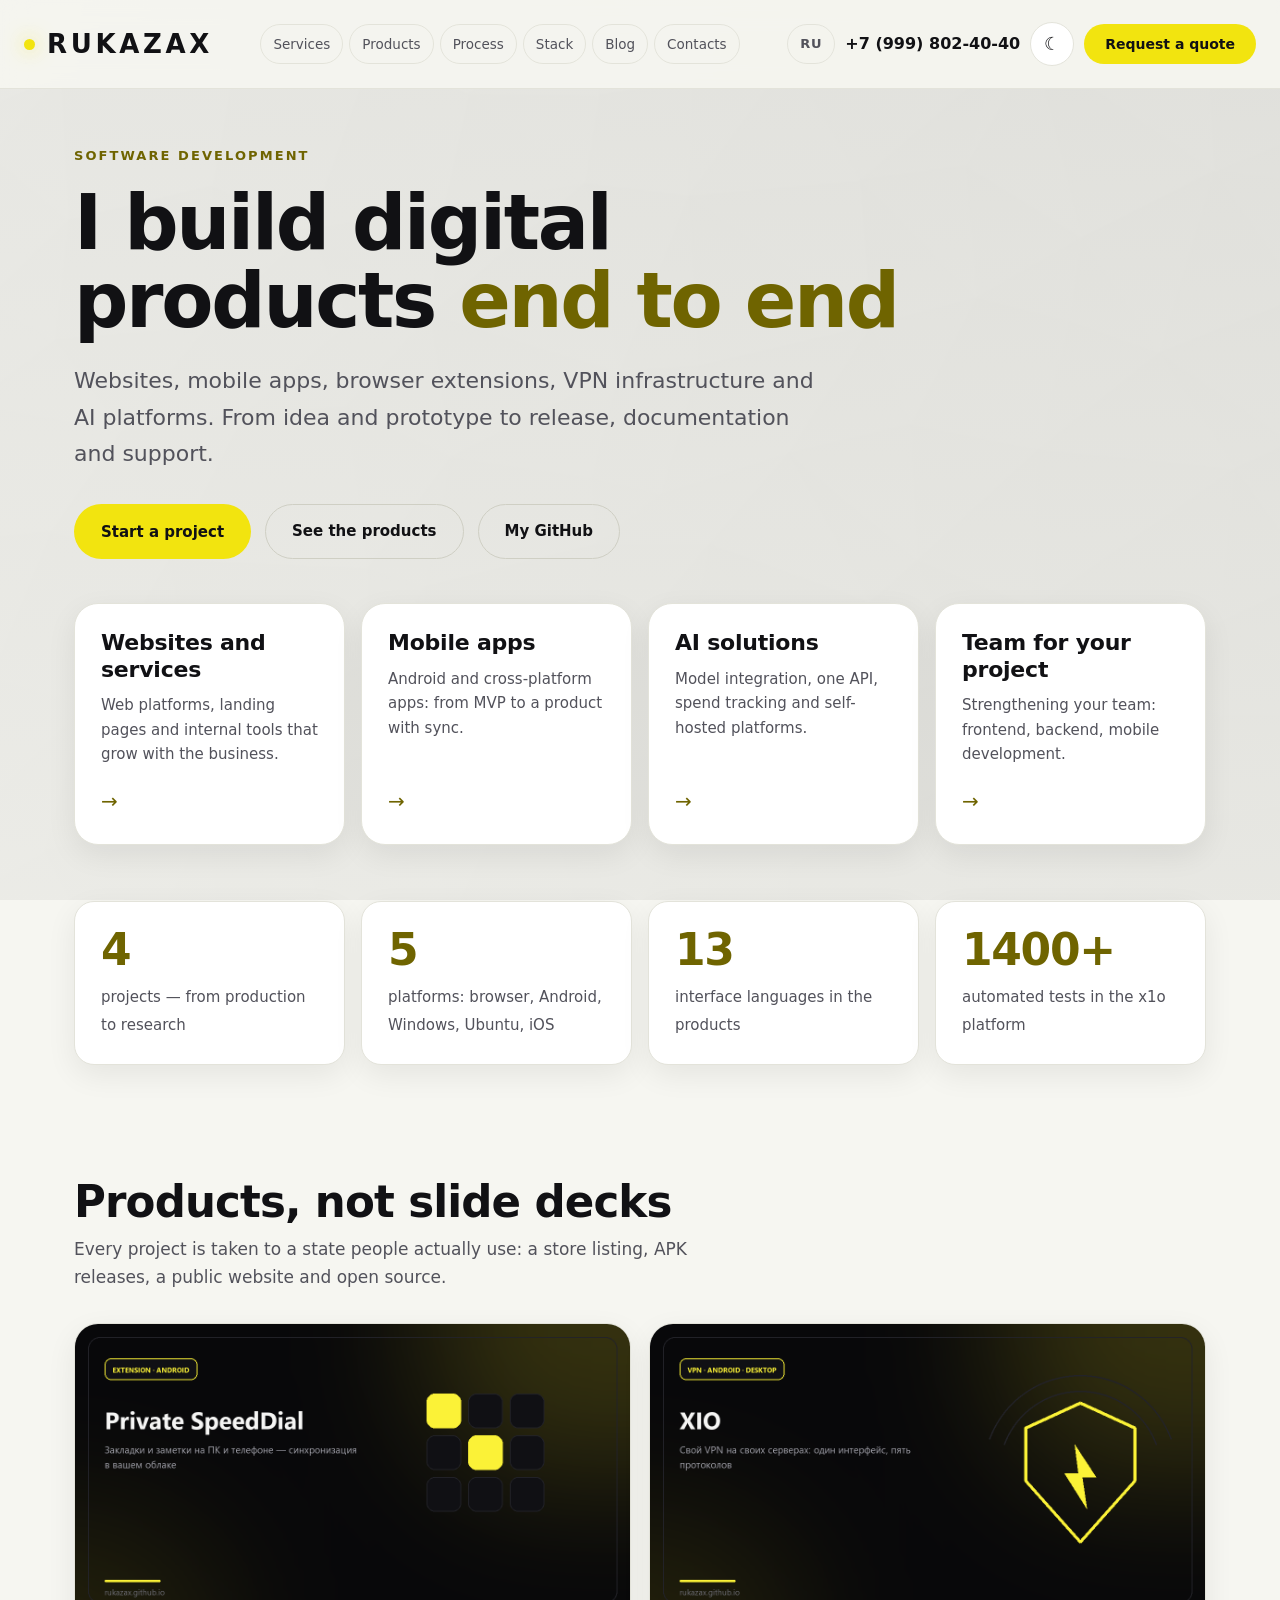
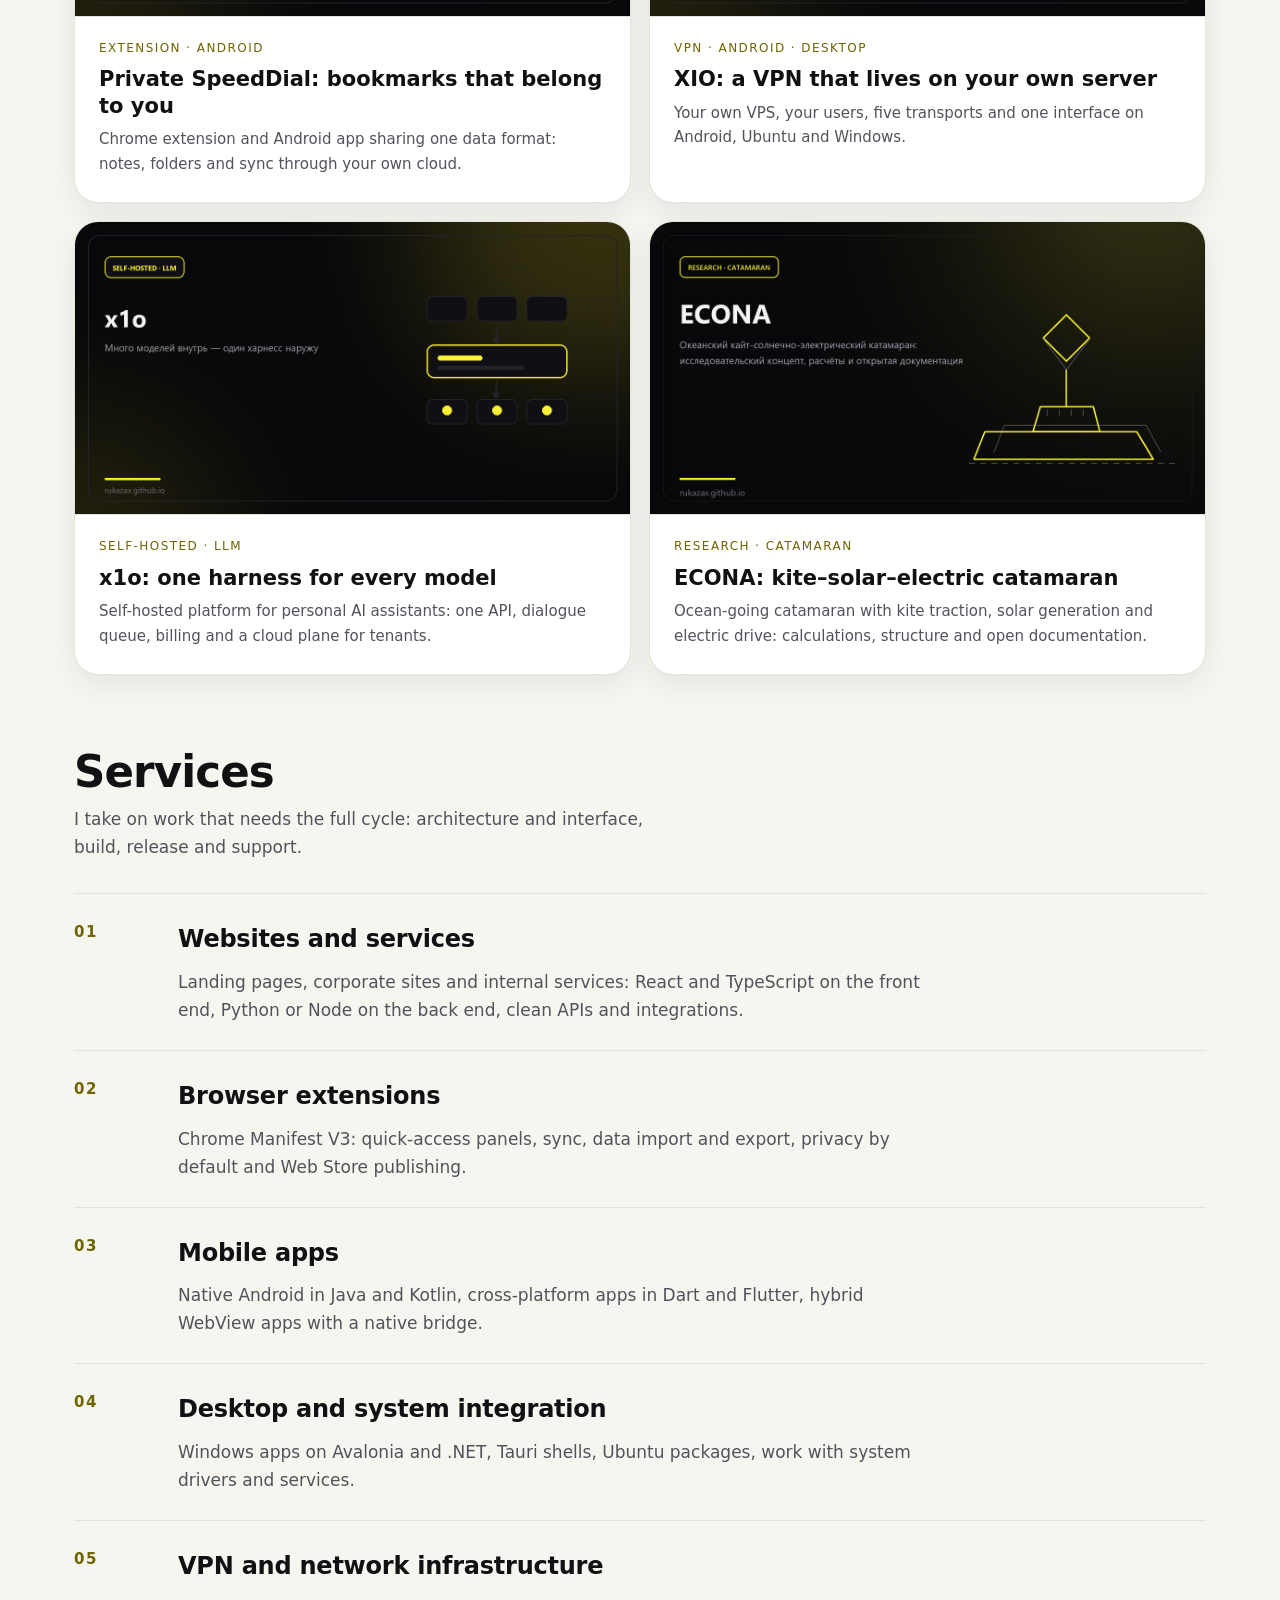
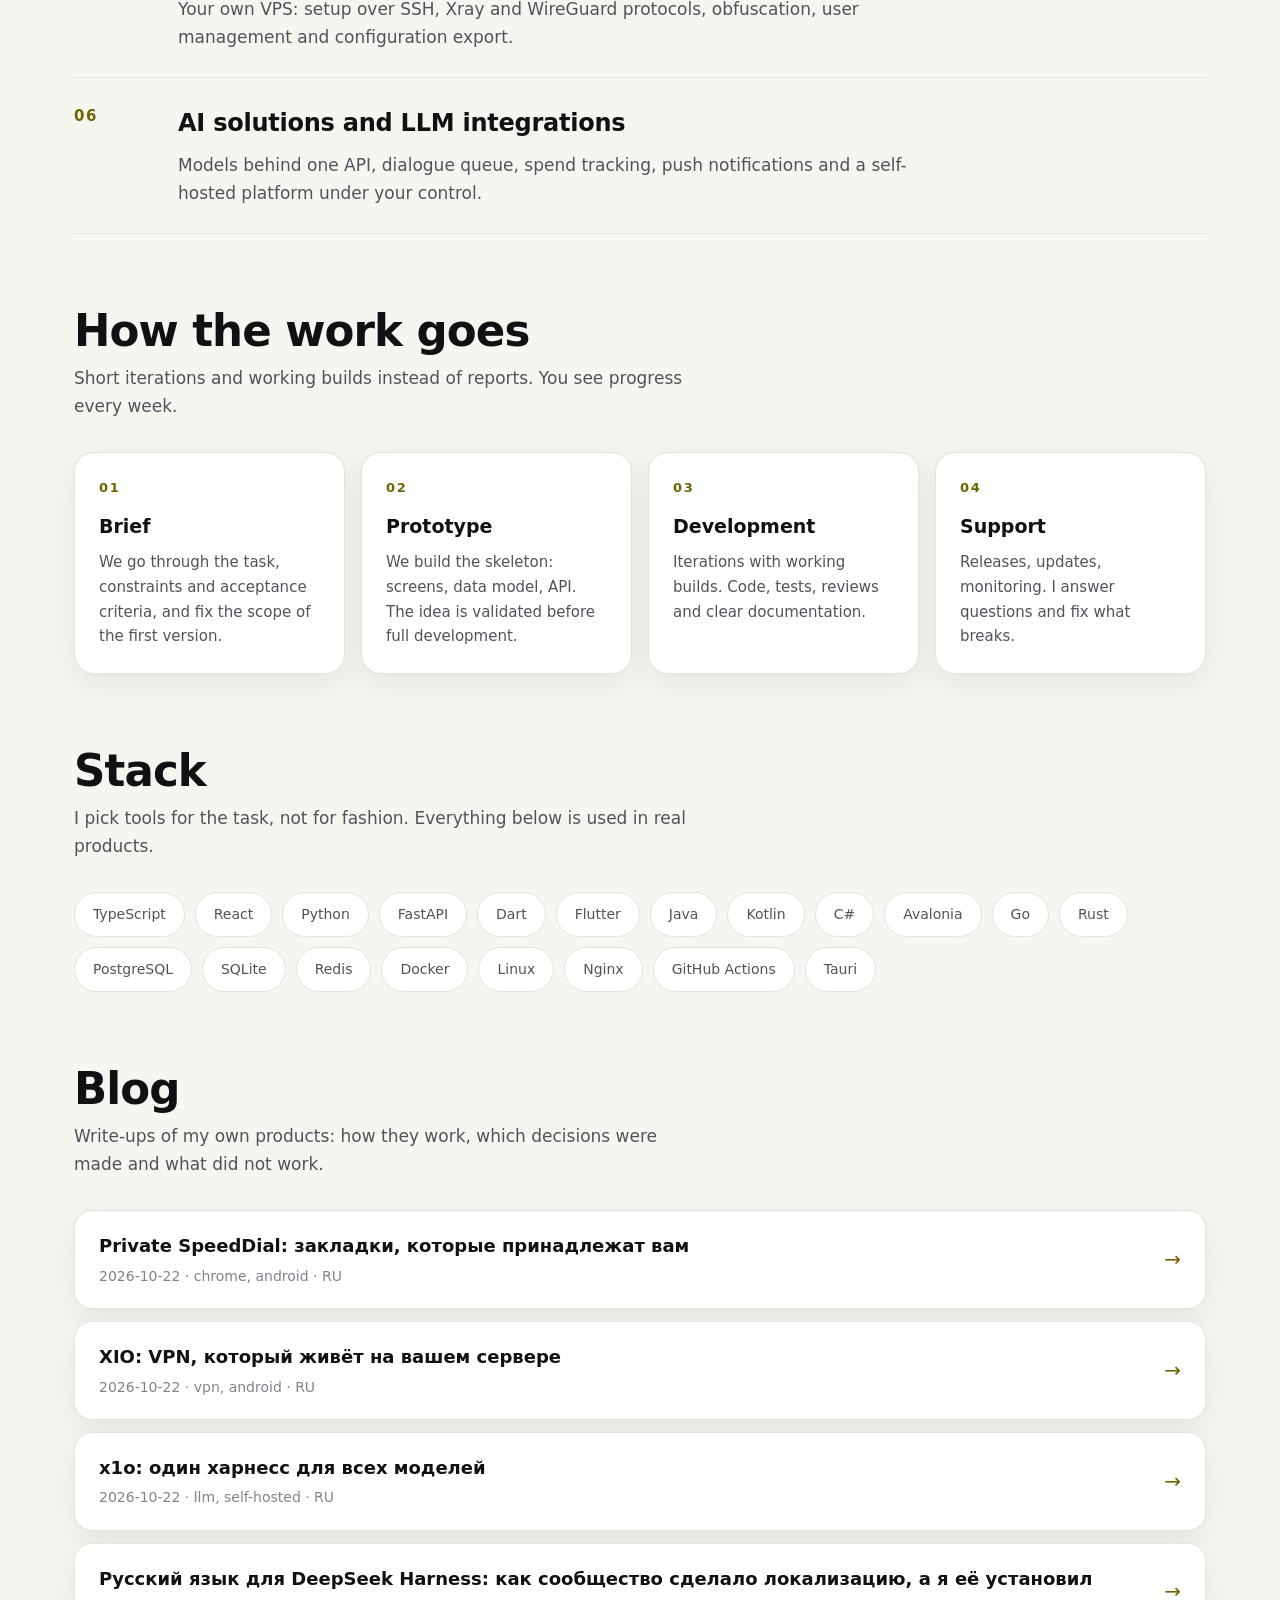
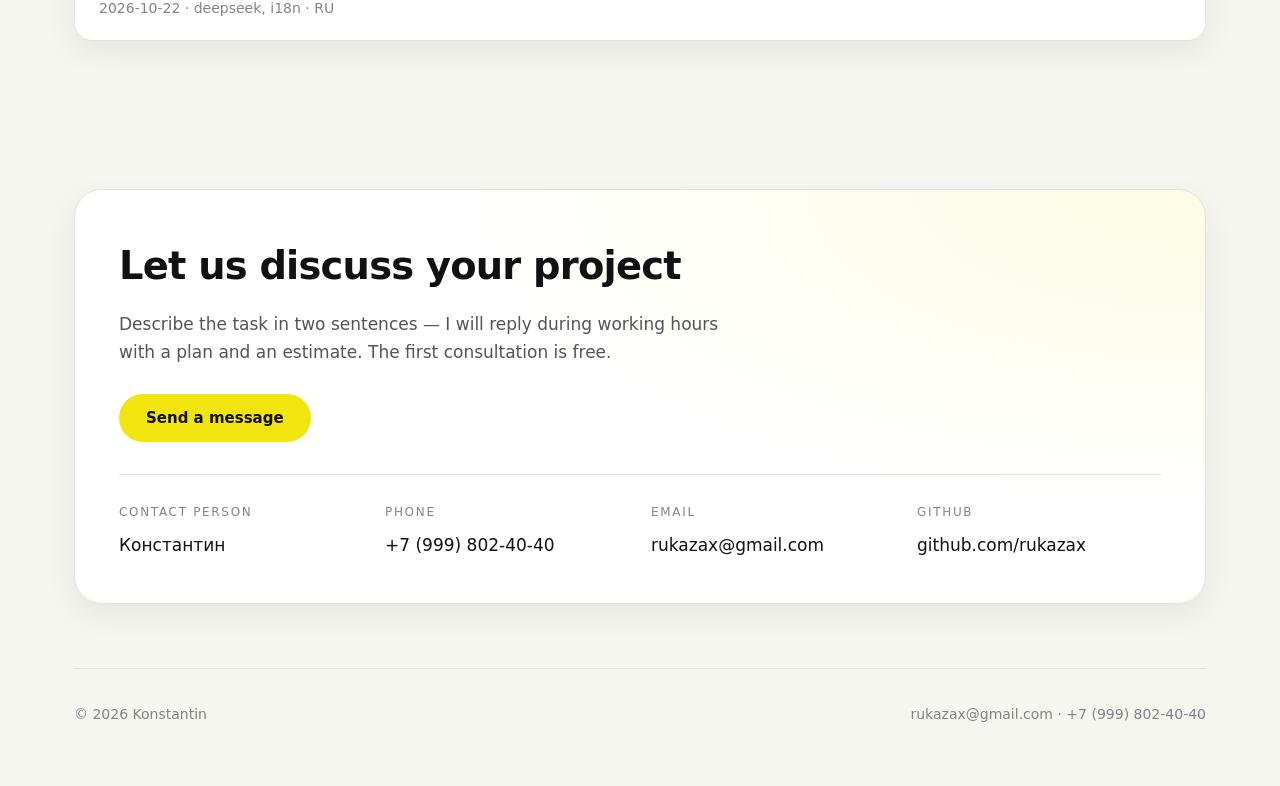
==== en.html @ d0d3e7c2 "site: блог и лендинг rukazax.github.io Лендинг услуг, презентации продуктов (Private SpeedDial, XIO," ====
<!doctype html>
<html lang="en" data-theme="dark">
<head>
<meta charset="utf-8">
<meta name="viewport" content="width=device-width, initial-scale=1">
<title>Software development — rukazax</title>
<meta name="description" content="Websites, mobile apps, browser extensions, VPN infrastructure and AI solutions. Konstantin Eremin, Moscow.">
<meta property="og:type" content="website">
<meta property="og:title" content="Software development — rukazax">
<meta property="og:description" content="Websites, mobile apps, extensions, VPN and AI solutions end to end.">
<meta property="og:image" content="https://rukazax.github.io/assets/covers/private-speeddial.png">
<meta property="og:url" content="https://rukazax.github.io/">
<link rel="icon" href="data:image/svg+xml,%3Csvg xmlns=%22http://www.w3.org/2000/svg%22 viewBox=%220 0 100 100%22%3E%3Crect width=%22100%22 height=%22100%22 rx=%2222%22 fill=%22%23fbf237%22/%3E%3C/svg%3E">
<link rel="stylesheet" href="assets/site.css">
<link rel="alternate" type="application/rss+xml" title="rukazax blog" href="feed.xml">
<link rel="alternate" hreflang="ru" href="https://rukazax.github.io/">
<link rel="alternate" hreflang="en" href="https://rukazax.github.io/en.html">
</head>
<body>

<div class="topbar">
  <div class="wrap topbar-in">
    <div class="tb-left">
      <button class="burger" id="burgerBtn" type="button" aria-label="Меню" aria-expanded="false" aria-controls="mobileMenu">
        <span></span><span></span><span></span>
      </button>
      <a class="brand" href="index.html"><span class="dot"></span> RUKAZAX</a>
    </div>
    <nav class="navrow"><a href="#services">Services</a><a href="#cases">Products</a><a href="#process">Process</a><a href="#stack">Stack</a><a href="#blog">Blog</a><a href="#contact">Contacts</a></nav>
    <div class="top-actions">
      <a class="lang-switch" href="index.html" aria-label="Русская версия">RU</a>
      <a class="phone" href="tel:+79998024040">+7 (999) 802-40-40</a>
      <button class="icon-btn" type="button" data-theme-toggle data-theme-title aria-label="Переключить тему"><span data-theme-label>☀</span></button>
      <button class="btn btn-accent btn-sm" type="button" data-open-form>Request a quote</button>
    </div>
  </div>
  <div class="mobile-menu" id="mobileMenu">
    <div class="inner"><a href="#services">Services</a><a href="#cases">Products</a><a href="#process">Process</a><a href="#stack">Stack</a><a href="#blog">Blog</a><a href="#contact">Contacts</a></div>
  </div>
</div>

<div class="wrap">
  <section class="hero" id="top">
    <div class="eyebrow">Software development</div>
    <h1 class="display">I build digital<br>products <span class="accent">end to end</span></h1>
    <p class="lead">Websites, mobile apps, browser extensions, VPN infrastructure and AI platforms.
    From idea and prototype to release, documentation and support.</p>
    <div class="hero-actions">
      <button class="btn btn-accent" type="button" data-open-form>Start a project</button>
      <a class="btn btn-ghost" href="#cases">See the products</a>
      <a class="btn btn-ghost" href="https://github.com/rukazax" target="_blank" rel="noopener">My GitHub</a>
    </div>

    <div class="cards-4">
      <a class="svc-card" href="#services">
        <div><h3>Websites and services</h3><p>Web platforms, landing pages and internal tools that grow with the business.</p></div>
        <div class="arrow">→</div>
      </a>
      <a class="svc-card" href="#services">
        <div><h3>Mobile apps</h3><p>Android and cross-platform apps: from MVP to a product with sync.</p></div>
        <div class="arrow">→</div>
      </a>
      <a class="svc-card" href="#services">
        <div><h3>AI solutions</h3><p>Model integration, one API, spend tracking and self-hosted platforms.</p></div>
        <div class="arrow">→</div>
      </a>
      <a class="svc-card" href="#contact">
        <div><h3>Team for your project</h3><p>Strengthening your team: frontend, backend, mobile development.</p></div>
        <div class="arrow">→</div>
      </a>
    </div>

    <div class="stats">
      <div class="stat"><b>4</b><span>projects — from production to research</span></div>
      <div class="stat"><b>5</b><span>platforms: browser, Android, Windows, Ubuntu, iOS</span></div>
      <div class="stat"><b>13</b><span>interface languages in the products</span></div>
      <div class="stat"><b>1400+</b><span>automated tests in the x1o platform</span></div>
    </div>
  </section>

  <section id="cases">
    <div class="sec-head">
      <div><h2>Products, not slide decks</h2>
      <p>Every project is taken to a state people actually use: a store listing, APK releases,
      a public website and open source.</p></div>
    </div>
    <div class="cases cases-4">
      <a class="case" href="apps/private-speeddial.html">
        <img src="assets/covers/private-speeddial.png" alt="Private SpeedDial: bookmarks that belong to you" loading="lazy">
        <div class="in">
          <div class="tag">extension · android</div>
          <h3>Private SpeedDial: bookmarks that belong to you</h3>
          <p>Chrome extension and Android app sharing one data format: notes, folders and sync through your own cloud.</p>
        </div>
      </a>
      <a class="case" href="apps/xio-vpn.html">
        <img src="assets/covers/xio-vpn.png" alt="XIO: a VPN that lives on your own server" loading="lazy">
        <div class="in">
          <div class="tag">vpn · android · desktop</div>
          <h3>XIO: a VPN that lives on your own server</h3>
          <p>Your own VPS, your users, five transports and one interface on Android, Ubuntu and Windows.</p>
        </div>
      </a>
      <a class="case" href="apps/x1o.html">
        <img src="assets/covers/x1o-harness.png" alt="x1o: one harness for every model" loading="lazy">
        <div class="in">
          <div class="tag">self-hosted · llm</div>
          <h3>x1o: one harness for every model</h3>
          <p>Self-hosted platform for personal AI assistants: one API, dialogue queue, billing and a cloud plane for tenants.</p>
        </div>
      </a>
      <a class="case" href="apps/econa.html">
        <img src="assets/covers/econa.png" alt="ECONA: kite–solar–electric catamaran" loading="lazy">
        <div class="in">
          <div class="tag">research · catamaran</div>
          <h3>ECONA: kite–solar–electric catamaran</h3>
          <p>Ocean-going catamaran with kite traction, solar generation and electric drive: calculations, structure and open documentation.</p>
        </div>
      </a>
    </div>
  </section>

  <section id="services">
    <div class="sec-head">
      <div><h2>Services</h2>
      <p>I take on work that needs the full cycle: architecture and interface, build, release and support.</p></div>
    </div>
    <div class="svc-list">
      <div class="svc-row">
        <div class="n">01</div>
        <div><h3>Websites and services</h3><p>Landing pages, corporate sites and internal services: React and TypeScript on the front end, Python or Node on the back end, clean APIs and integrations.</p></div>
      </div>
      <div class="svc-row">
        <div class="n">02</div>
        <div><h3>Browser extensions</h3><p>Chrome Manifest V3: quick-access panels, sync, data import and export, privacy by default and Web Store publishing.</p></div>
      </div>
      <div class="svc-row">
        <div class="n">03</div>
        <div><h3>Mobile apps</h3><p>Native Android in Java and Kotlin, cross-platform apps in Dart and Flutter, hybrid WebView apps with a native bridge.</p></div>
      </div>
      <div class="svc-row">
        <div class="n">04</div>
        <div><h3>Desktop and system integration</h3><p>Windows apps on Avalonia and .NET, Tauri shells, Ubuntu packages, work with system drivers and services.</p></div>
      </div>
      <div class="svc-row">
        <div class="n">05</div>
        <div><h3>VPN and network infrastructure</h3><p>Your own VPS: setup over SSH, Xray and WireGuard protocols, obfuscation, user management and configuration export.</p></div>
      </div>
      <div class="svc-row">
        <div class="n">06</div>
        <div><h3>AI solutions and LLM integrations</h3><p>Models behind one API, dialogue queue, spend tracking, push notifications and a self-hosted platform under your control.</p></div>
      </div>
    </div>
  </section>

  <section id="process">
    <div class="sec-head">
      <div><h2>How the work goes</h2>
      <p>Short iterations and working builds instead of reports. You see progress every week.</p></div>
    </div>
    <div class="steps">
      <div class="step"><b>01</b><h3>Brief</h3><p>We go through the task, constraints and acceptance criteria, and fix the scope of the first version.</p></div>
      <div class="step"><b>02</b><h3>Prototype</h3><p>We build the skeleton: screens, data model, API. The idea is validated before full development.</p></div>
      <div class="step"><b>03</b><h3>Development</h3><p>Iterations with working builds. Code, tests, reviews and clear documentation.</p></div>
      <div class="step"><b>04</b><h3>Support</h3><p>Releases, updates, monitoring. I answer questions and fix what breaks.</p></div>
    </div>
  </section>

  <section id="stack">
    <div class="sec-head">
      <div><h2>Stack</h2>
      <p>I pick tools for the task, not for fashion. Everything below is used in real products.</p></div>
    </div>
    <div class="chips"><span>TypeScript</span><span>React</span><span>Python</span><span>FastAPI</span><span>Dart</span><span>Flutter</span><span>Java</span><span>Kotlin</span><span>C#</span><span>Avalonia</span><span>Go</span><span>Rust</span><span>PostgreSQL</span><span>SQLite</span><span>Redis</span><span>Docker</span><span>Linux</span><span>Nginx</span><span>GitHub Actions</span><span>Tauri</span></div>
  </section>

  <section id="blog">
    <div class="sec-head">
      <div><h2>Blog</h2>
      <p>Write-ups of my own products: how they work, which decisions were made and what did not work.</p></div>
    </div>
    <div class="bloglist">
      <a class="blogrow" href="posts/private-speeddial.html">
        <div><div class="t">Private SpeedDial: закладки, которые принадлежат вам</div><div class="d">2026-10-22 · chrome, android · RU</div></div>
        <div class="go">→</div>
      </a>
      <a class="blogrow" href="posts/xio-vpn.html">
        <div><div class="t">XIO: VPN, который живёт на вашем сервере</div><div class="d">2026-10-22 · vpn, android · RU</div></div>
        <div class="go">→</div>
      </a>
      <a class="blogrow" href="posts/x1o-harness.html">
        <div><div class="t">x1o: один харнесс для всех моделей</div><div class="d">2026-10-22 · llm, self-hosted · RU</div></div>
        <div class="go">→</div>
      </a>
      <a class="blogrow" href="posts/ru-deepseek-harness.html">
        <div><div class="t">Русский язык для DeepSeek Harness: как сообщество сделало локализацию, а я её установил</div><div class="d">2026-10-22 · deepseek, i18n · RU</div></div>
        <div class="go">→</div>
      </a>
    </div>
  </section>

  <section id="contact">
    <div class="contact">
      <h2>Let us discuss your project</h2>
      <p>Describe the task in two sentences — I will reply during working hours with a plan and an estimate.
      The first consultation is free.</p>
      <button class="btn btn-accent" type="button" data-open-form>Send a message</button>
      <div class="contact-grid">
        <div><div class="k">Contact person</div><div class="v">Константин</div></div>
        <div><div class="k">Phone</div><a class="v" href="tel:+79998024040">+7 (999) 802-40-40</a></div>
        <div><div class="k">Email</div><a class="v" href="mailto:rukazax@gmail.com">rukazax@gmail.com</a></div>
        <div><div class="k">GitHub</div><a class="v" href="https://github.com/rukazax">github.com/rukazax</a></div>
      </div>
    </div>
  </section>

  <footer class="site-foot">
    <span>© 2026 Konstantin</span>
    <span><a href="mailto:rukazax@gmail.com">rukazax@gmail.com</a> · <a href="tel:+79998024040">+7 (999) 802-40-40</a></span>
  </footer>
</div>

<div class="modal" id="formModal" aria-hidden="true">
  <div class="modal-backdrop" data-close></div>
  <div class="modal-card" role="dialog" aria-modal="true" aria-labelledby="formTitle">
    <button class="modal-close" type="button" data-close aria-label="Закрыть">×</button>
    <h2 id="formTitle">Start a project</h2>
    <p>Leave your contacts — I will reply during working hours with a plan and an estimate. The first consultation is free.</p>
    <form id="contactForm" novalidate>
      <label class="field"><span>Name</span>
        <input name="name" type="text" autocomplete="name" placeholder="How should I address you" required></label>
      <label class="field"><span>Phone</span>
        <input name="phone" type="tel" autocomplete="tel" placeholder="+7 (___) ___-__-__" required></label>
      <label class="field"><span>Email</span>
        <input name="email" type="email" autocomplete="email" placeholder="you@example.com" required></label>
      <label class="field"><span>Task</span>
        <textarea name="message" rows="4" placeholder="Briefly about the project and timeline" required></textarea></label>
      <button class="btn btn-accent" type="submit" id="formSubmit" style="width:100%;justify-content:center">Send</button>
      <p class="form-status" id="formStatus" role="status"></p>
      <p class="form-note">The message goes to rukazax@gmail.com. The delivery service asks to confirm the address on the first submission — a one-time action.</p>
    </form>
  </div>
</div>
<script src="assets/app.js"></script>
</body>
</html>
---- assets/site.css ----
:root { color-scheme: dark;
  --bg:#08080a; --panel:#101014; --panel-2:#15151a; --edge:#232329; --edge-2:#3a3a42;
  --text:#f5f5f4; --muted:#a1a1aa; --dim:#71717a;
  --accent:#fbf237; --accent-ink:#fbf237; --on-accent:#0a0a0a;
  --radius:24px; --shadow:none; }
html[data-theme="light"] { color-scheme: light;
  --bg:#f6f6f1; --panel:#ffffff; --panel-2:#fbfbf7; --edge:#e3e3da; --edge-2:#cfcfc4;
  --text:#111114; --muted:#52525b; --dim:#82828c;
  --accent:#f2e40f; --accent-ink:#6f6400; --on-accent:#111114;
  --shadow:0 10px 30px rgba(20,20,10,.07); }
* { box-sizing:border-box; }
html { scroll-behavior:smooth; }
html { background:var(--bg); }
body { margin:0; color:var(--text);
  font:17px/1.65 "Inter", "Manrope", "Segoe UI", system-ui, -apple-system, sans-serif;
  -webkit-font-smoothing:antialiased; transition:color .2s ease;
  background-color:var(--bg);
  background-image:
    linear-gradient(color-mix(in srgb, var(--bg) 58%, transparent), color-mix(in srgb, var(--bg) 72%, transparent)),
    url("bg.jpg");
  background-size:cover, cover;
  background-position:center, center;
  background-attachment:fixed, fixed;
  background-repeat:no-repeat, no-repeat; }
html[data-theme="light"] body {
  background-image:
    linear-gradient(color-mix(in srgb, var(--bg) 88%, transparent), color-mix(in srgb, var(--bg) 94%, transparent)),
    url("bg.jpg"); }
a { color:inherit; text-decoration:none; }
img { max-width:100%; display:block; }
.wrap { max-width:1180px; margin:0 auto; padding:0 24px; }
.topbar .wrap { max-width:1380px; }

/* top bar */
.topbar { border-bottom:1px solid var(--edge); background:color-mix(in srgb, var(--bg) 88%, transparent);
  backdrop-filter:blur(14px); position:sticky; top:0; z-index:60; transition:background .2s ease; }
.topbar-in { display:flex; align-items:center; gap:20px; justify-content:space-between;
  min-height:88px; flex-wrap:nowrap; padding:10px 24px; }
.tb-left { display:flex; align-items:center; gap:14px; }
.brand { display:flex; align-items:center; gap:12px; font-weight:800; letter-spacing:.14em;
  font-size:26px; text-transform:uppercase; line-height:1; }
.brand .dot { width:11px; height:11px; border-radius:50%; background:var(--accent);
  box-shadow:0 0 20px color-mix(in srgb, var(--accent) 60%, transparent); }
.navrow { display:flex; gap:6px; flex-wrap:wrap; }
.navrow a { font-size:13.5px; color:var(--muted); border:1px solid var(--edge);
  border-radius:999px; padding:8px 12px; transition:.15s; white-space:nowrap; }
.navrow a:hover { color:var(--accent-ink); border-color:var(--accent-ink); }
.top-actions { display:flex; align-items:center; gap:10px; }
.icon-btn { display:inline-flex; align-items:center; justify-content:center; width:44px; height:44px;
  border-radius:50%; border:1px solid var(--edge); background:var(--panel); color:var(--text);
  cursor:pointer; font-size:18px; line-height:1; transition:.15s; }
.icon-btn:hover { border-color:var(--accent-ink); color:var(--accent-ink); }
.btn { display:inline-flex; align-items:center; gap:10px; border-radius:999px; white-space:nowrap;
  padding:14px 26px; font-weight:600; font-size:15px; border:1px solid transparent;
  cursor:pointer; font-family:inherit;
  transition:transform .15s ease, background .15s ease, color .15s ease; }
.btn-accent { background:var(--accent); color:var(--on-accent); }
.btn-accent:hover { transform:translateY(-2px); filter:brightness(1.06); }
.btn-ghost { border-color:var(--edge-2); color:var(--text); background:transparent; }
.btn-ghost:hover { border-color:var(--accent-ink); color:var(--accent-ink); }
.btn-sm { padding:11px 20px; font-size:14px; }

/* burger + mobile menu */
.burger { display:none; flex-direction:column; justify-content:center; gap:5px;
  width:44px; height:44px; border-radius:12px; border:1px solid var(--edge);
  background:var(--panel); cursor:pointer; padding:0 11px; }
.burger span { display:block; height:2px; border-radius:2px; background:var(--text); transition:.2s; }
body.menu-open .burger span:nth-child(1) { transform:translateY(7px) rotate(45deg); }
body.menu-open .burger span:nth-child(2) { opacity:0; }
body.menu-open .burger span:nth-child(3) { transform:translateY(-7px) rotate(-45deg); }
.mobile-menu { display:none; border-top:1px solid var(--edge); background:var(--panel); }
body.menu-open .mobile-menu { display:block; }
.mobile-menu .inner { max-width:1180px; margin:0 auto; padding:14px 24px 20px; display:grid; gap:8px; }
.mobile-menu a { padding:13px 16px; border-radius:14px; border:1px solid var(--edge);
  background:var(--panel-2); font-size:15px; }
.mobile-menu a:hover { border-color:var(--accent-ink); color:var(--accent-ink); }


.phone { display:inline-flex; align-items:center; gap:8px; font-weight:700; font-size:16px;
  color:var(--text); white-space:nowrap; }
.phone:hover { color:var(--accent-ink); }
.lang-switch { display:inline-flex; align-items:center; justify-content:center; height:40px; min-width:44px;
  padding:0 12px; border:1px solid var(--edge); border-radius:999px; font-size:13px; font-weight:700;
  letter-spacing:.06em; color:var(--muted); }
.lang-switch:hover { color:var(--accent-ink); border-color:var(--accent-ink); }
@media (max-width:760px) { .phone { display:none; } }

/* hero */
.hero { padding:56px 0 40px; }
.eyebrow { color:var(--accent-ink); font-size:13px; letter-spacing:.16em; text-transform:uppercase;
  font-weight:700; margin-bottom:18px; }
h1.display { font-size:clamp(38px, 6vw, 76px); line-height:1.02; letter-spacing:-.03em;
  margin:0 0 24px; font-weight:800; }
h1.display .accent { color:var(--accent-ink); }
.hero p.lead { color:var(--muted); font-size:clamp(18px, 2vw, 22px); max-width:760px; margin:0 0 32px; }
.hero-actions { display:flex; gap:14px; flex-wrap:wrap; }
.cards-4 { display:grid; grid-template-columns:repeat(auto-fit, minmax(260px, 1fr)); gap:16px; margin-top:44px; }
.svc-card { background:var(--panel); border:1px solid var(--edge); border-radius:var(--radius);
  padding:26px; min-height:210px; display:flex; flex-direction:column; justify-content:space-between;
  box-shadow:var(--shadow);
  transition:border-color .18s ease, transform .18s ease, background .18s ease; }
.svc-card:hover { border-color:var(--accent-ink); transform:translateY(-3px); background:var(--panel-2); }
.svc-card h3 { margin:0 0 10px; font-size:22px; line-height:1.2; letter-spacing:-.01em; }
.svc-card p { margin:0; color:var(--muted); font-size:15px; }
.svc-card .arrow { color:var(--accent-ink); font-size:20px; margin-top:18px; }

/* stats */
.stats { display:grid; grid-template-columns:repeat(auto-fit, minmax(200px, 1fr)); gap:16px; margin:56px 0 0; }
.stat { border:1px solid var(--edge); border-radius:20px; padding:26px; background:var(--panel);
  box-shadow:var(--shadow); }
.stat b { display:block; font-size:44px; line-height:1; font-weight:800; letter-spacing:-.03em;
  color:var(--accent-ink); margin-bottom:10px; }
.stat span { color:var(--muted); font-size:15px; }

/* section */
section { padding:74px 0 0; }
.sec-head { display:flex; align-items:flex-end; justify-content:space-between; gap:24px;
  margin-bottom:32px; flex-wrap:wrap; }
.sec-head h2 { font-size:clamp(28px, 3.4vw, 44px); line-height:1.1; letter-spacing:-.02em; margin:0; }
.sec-head p { color:var(--muted); margin:8px 0 0; max-width:620px; }
.sec-link { color:var(--accent-ink); font-size:15px; white-space:nowrap; }

/* cases */
.cases { display:grid; grid-template-columns:repeat(auto-fit, minmax(300px, 1fr)); gap:18px; }
.case { border:1px solid var(--edge); border-radius:var(--radius); overflow:hidden;
  background:var(--panel); box-shadow:var(--shadow); display:block;
  transition:border-color .18s ease, transform .18s ease; }
.case:hover { border-color:var(--accent-ink); transform:translateY(-3px); }
.case img { border:0; border-radius:0; margin:0; border-bottom:1px solid var(--edge); }
.case .in { padding:22px 24px 26px; }
.cases.compact { grid-template-columns:repeat(auto-fit, minmax(240px, 320px)); justify-content:start; }
.cases.cases-4 { grid-template-columns:repeat(auto-fit, minmax(400px, 1fr)); }
.case .tag { color:var(--accent-ink); font-size:12px; letter-spacing:.12em; text-transform:uppercase; }
.case h3 { margin:8px 0 8px; font-size:21px; line-height:1.25; }
.case p { margin:0; color:var(--muted); font-size:15px; }
.case .ext { display:inline-block; margin-top:14px; font-size:13px; color:var(--dim); }

/* services list */
.svc-list { display:grid; gap:0; }
.svc-row { display:grid; grid-template-columns:80px 1fr; gap:24px; align-items:start;
  border-top:1px solid var(--edge); padding:26px 0; }
.svc-row:last-child { border-bottom:1px solid var(--edge); }
.svc-row .n { color:var(--accent-ink); font-weight:700; font-size:15px; letter-spacing:.1em; }
.svc-row h3 { margin:0 0 8px; font-size:24px; letter-spacing:-.01em; }
.svc-row p { margin:0; color:var(--muted); max-width:760px; }

/* process */
.steps { display:grid; grid-template-columns:repeat(auto-fit, minmax(230px, 1fr)); gap:16px; }
.step { background:var(--panel); border:1px solid var(--edge); border-radius:20px; padding:24px;
  box-shadow:var(--shadow); }
.step b { display:block; color:var(--accent-ink); font-size:13px; letter-spacing:.14em; margin-bottom:12px; }
.step h3 { margin:0 0 8px; font-size:19px; }
.step p { margin:0; color:var(--muted); font-size:15px; }

/* stack */
.chips { display:flex; flex-wrap:wrap; gap:10px; }
.chips span { border:1px solid var(--edge); background:var(--panel); border-radius:999px;
  padding:10px 18px; font-size:14px; color:var(--muted); }
.chips span:hover { border-color:var(--accent-ink); color:var(--text); }

/* blog list */
.bloglist { display:grid; gap:12px; }
.blogrow { display:flex; align-items:center; justify-content:space-between; gap:20px;
  border:1px solid var(--edge); border-radius:18px; padding:20px 24px; background:var(--panel);
  box-shadow:var(--shadow); transition:border-color .15s ease, transform .15s ease; }
.blogrow:hover { border-color:var(--accent-ink); transform:translateX(3px); }
.blogrow .t { font-size:18px; font-weight:600; }
.blogrow .d { color:var(--dim); font-size:14px; margin-top:4px; }
.blogrow .go { color:var(--accent-ink); font-size:20px; }

/* contact */
.contact { margin-top:74px; border:1px solid var(--edge); border-radius:28px; background:
  radial-gradient(120% 140% at 100% 0%, color-mix(in srgb, var(--accent) 12%, transparent), transparent 55%),
  var(--panel); padding:44px; box-shadow:var(--shadow); }
.contact h2 { margin:0 0 12px; font-size:clamp(26px, 3vw, 40px); letter-spacing:-.02em; }
.contact p { color:var(--muted); margin:0 0 28px; max-width:640px; }
.contact-grid { display:grid; grid-template-columns:repeat(auto-fit, minmax(240px, 1fr)); gap:22px;
  border-top:1px solid var(--edge); padding-top:28px; margin-top:32px; }
.contact-grid .k { color:var(--dim); font-size:12px; letter-spacing:.14em; text-transform:uppercase;
  margin-bottom:8px; }
.contact-grid .v { font-size:17px; }
.contact-grid a.v:hover { color:var(--accent-ink); }
footer.site-foot { margin-top:64px; border-top:1px solid var(--edge); padding:34px 0 60px;
  color:var(--dim); font-size:14px; display:flex; justify-content:space-between; gap:18px; flex-wrap:wrap; }
footer.site-foot a:hover { color:var(--accent-ink); }

/* modal form */
.modal { display:none; position:fixed; inset:0; z-index:100; align-items:center; justify-content:center;
  padding:20px; }
.modal.open { display:flex; }
.modal-backdrop { position:absolute; inset:0; background:rgba(4,4,6,.72); backdrop-filter:blur(4px); }
.modal-card { position:relative; width:min(560px, 100%); background:var(--panel);
  border:1px solid var(--edge); border-radius:24px; padding:34px; box-shadow:0 30px 80px rgba(0,0,0,.45);
  max-height:92vh; overflow:auto; }
.modal-card h2 { margin:0 0 8px; font-size:28px; letter-spacing:-.01em; }
.modal-card > p { color:var(--muted); margin:0 0 22px; font-size:15px; }
.modal-close { position:absolute; top:14px; right:14px; width:38px; height:38px; border-radius:50%;
  border:1px solid var(--edge); background:var(--panel-2); color:var(--text); font-size:20px;
  cursor:pointer; line-height:1; }
.modal-close:hover { border-color:var(--accent-ink); color:var(--accent-ink); }
.field { display:block; margin-bottom:14px; }
.field span { display:block; font-size:13px; color:var(--muted); margin-bottom:6px; }
.field input, .field textarea { width:100%; background:var(--panel-2); color:var(--text);
  border:1px solid var(--edge); border-radius:12px; padding:12px 14px; font:inherit; font-size:15px; }
.field input:focus, .field textarea:focus { outline:none; border-color:var(--accent-ink); }
.form-status { margin:14px 0 0; font-size:14px; min-height:20px; color:var(--muted); }
.form-status.ok { color:#3f9e58; }
html[data-theme="dark"] .form-status.ok { color:#7ee2a1; }
.form-status.err { color:#d9534f; }
html[data-theme="dark"] .form-status.err { color:#ff8a80; }
.form-note { margin:14px 0 0; font-size:12px; color:var(--dim); }

/* article styles */
.page { max-width:840px; margin:0 auto; padding:40px 24px 110px; }
.top { display:flex; justify-content:space-between; align-items:center; gap:16px; margin-bottom:44px;
  font-size:15px; color:var(--dim); }
.top a { color:var(--muted); } .top a:hover { color:var(--accent-ink); }
.cover { width:100%; border-radius:20px; border:1px solid var(--edge); margin:0 0 32px; display:block; }
.page h1 { font-size:clamp(30px, 4.4vw, 44px); line-height:1.14; margin:0 0 14px; letter-spacing:-.02em; }
.page h2 { font-size:27px; margin:52px 0 16px; }
.page h3 { font-size:21px; margin:32px 0 10px; }
.meta { color:var(--dim); font-size:13px; letter-spacing:.08em; text-transform:uppercase; margin:0 0 18px; }
.lead { color:var(--muted); font-size:19px; margin:0 0 34px; }
.page p { margin:0 0 18px; }
.page strong { color:var(--text); }
code { background:var(--panel-2); padding:2px 6px; border-radius:6px; font-size:.9em;
  font-family:Consolas,"Cascadia Mono",monospace; color:var(--accent-ink);
  border:1px solid var(--edge); }
pre.code { background:var(--panel); border:1px solid var(--edge); border-radius:14px; padding:18px 20px;
  overflow:auto; position:relative; }
pre.code code { background:none; padding:0; color:var(--text); font-size:14px; border:0; }
pre.code::before { content:attr(data-lang); position:absolute; top:8px; right:12px; font-size:11px;
  text-transform:uppercase; letter-spacing:.08em; color:var(--dim); }
blockquote { margin:24px 0; padding:16px 20px; border-left:3px solid var(--accent);
  background:var(--panel); border-radius:0 12px 12px 0; color:var(--muted); }
blockquote p { margin:0; }
.page ul { padding-left:22px; margin:0 0 20px; } .page li { margin-bottom:8px; }
hr { border:0; border-top:1px solid var(--edge); margin:44px 0; }
.page img { border-radius:14px; border:1px solid var(--edge); margin:26px 0; }
.table-wrap { overflow-x:auto; margin:24px 0; }
table { border-collapse:collapse; width:100%; font-size:15px; }
th, td { text-align:left; padding:11px 14px; border-bottom:1px solid var(--edge); vertical-align:top; }
th { color:var(--muted); font-weight:600; font-size:12px; text-transform:uppercase; letter-spacing:.06em; }
tbody tr:hover { background:var(--panel); }
kbd { background:var(--panel-2); border:1px solid var(--edge-2); border-bottom-width:2px; border-radius:6px;
  padding:1px 6px; font:13px Consolas,monospace; }
.diagram { margin:28px 0; border:1px dashed var(--edge-2); border-radius:14px; padding:16px; background:var(--panel); }
.diagram-cap { font-size:12px; letter-spacing:.08em; text-transform:uppercase; color:var(--dim); margin-bottom:10px; }
.diagram pre { margin:0; white-space:pre-wrap; color:var(--muted); font-size:13px; }
.tags { margin:26px 0 0; }
.tags span { display:inline-block; font-size:12px; color:var(--muted); border:1px solid var(--edge-2);
  background:var(--panel-2); border-radius:999px; padding:3px 10px; margin:0 8px 8px 0; }
footer.art { margin-top:64px; padding-top:24px; border-top:1px solid var(--edge); color:var(--dim); font-size:14px; }

@media (max-width:900px) {
  .navrow { display:none; }
  .burger { display:flex; }
  .brand { font-size:20px; }
  .top-actions .btn { padding:11px 18px; font-size:14px; }
}
@media (max-width:640px) {
  .svc-row { grid-template-columns:1fr; gap:10px; }
  .contact { padding:28px; }
  .topbar-in { min-height:72px; }
  .top-actions .btn span { display:none; }
}
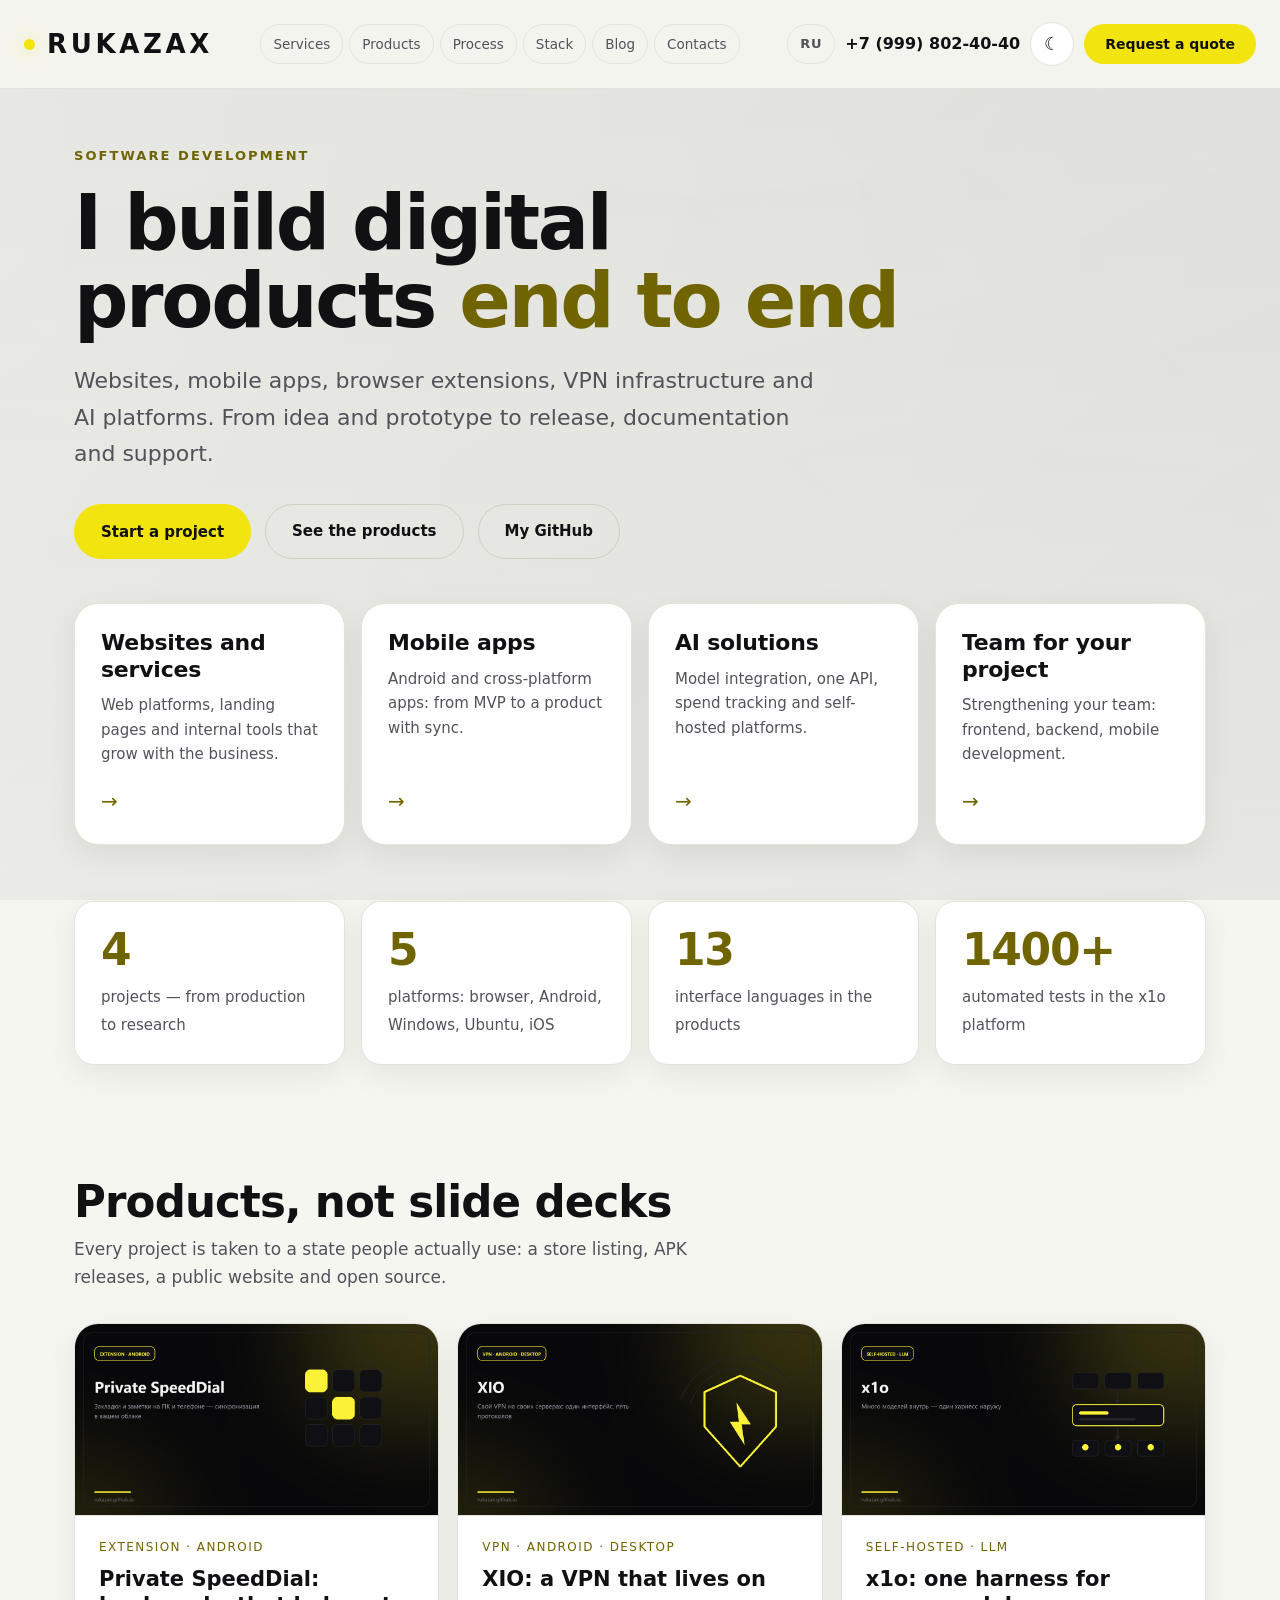
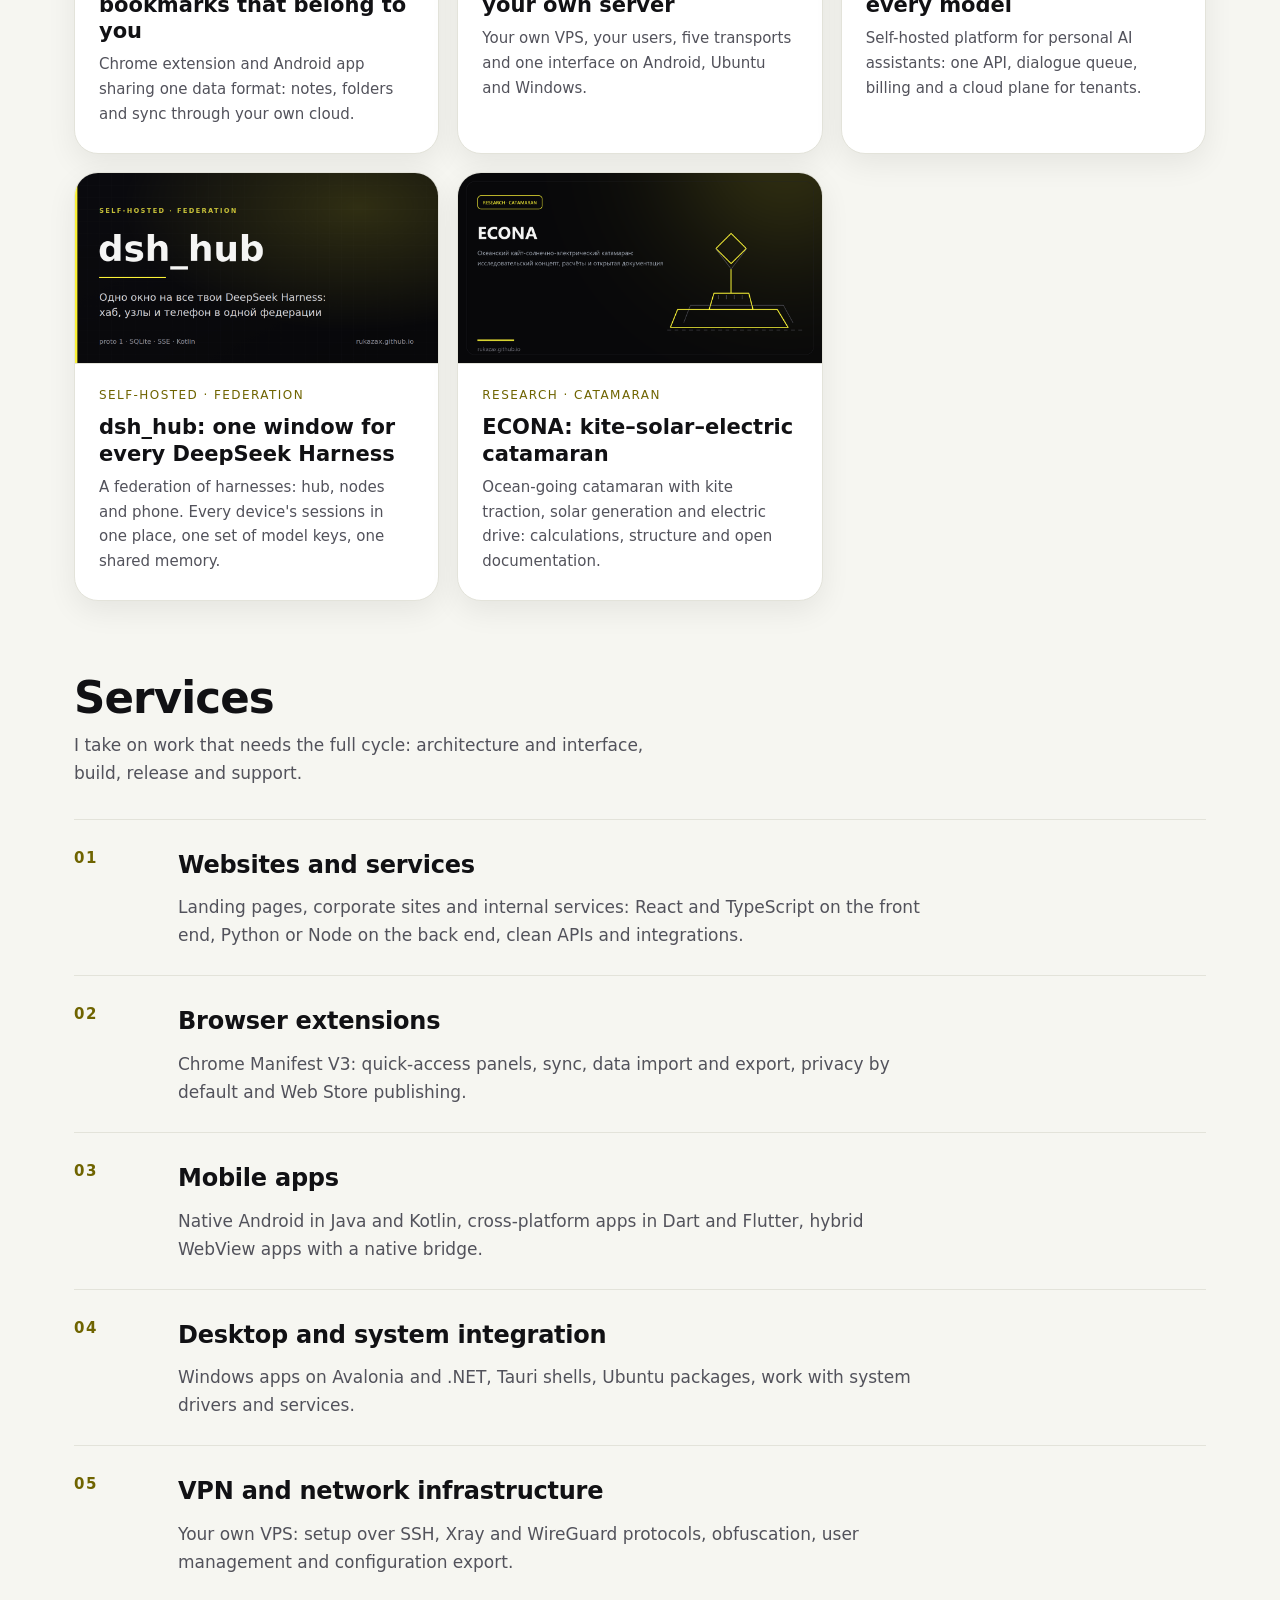
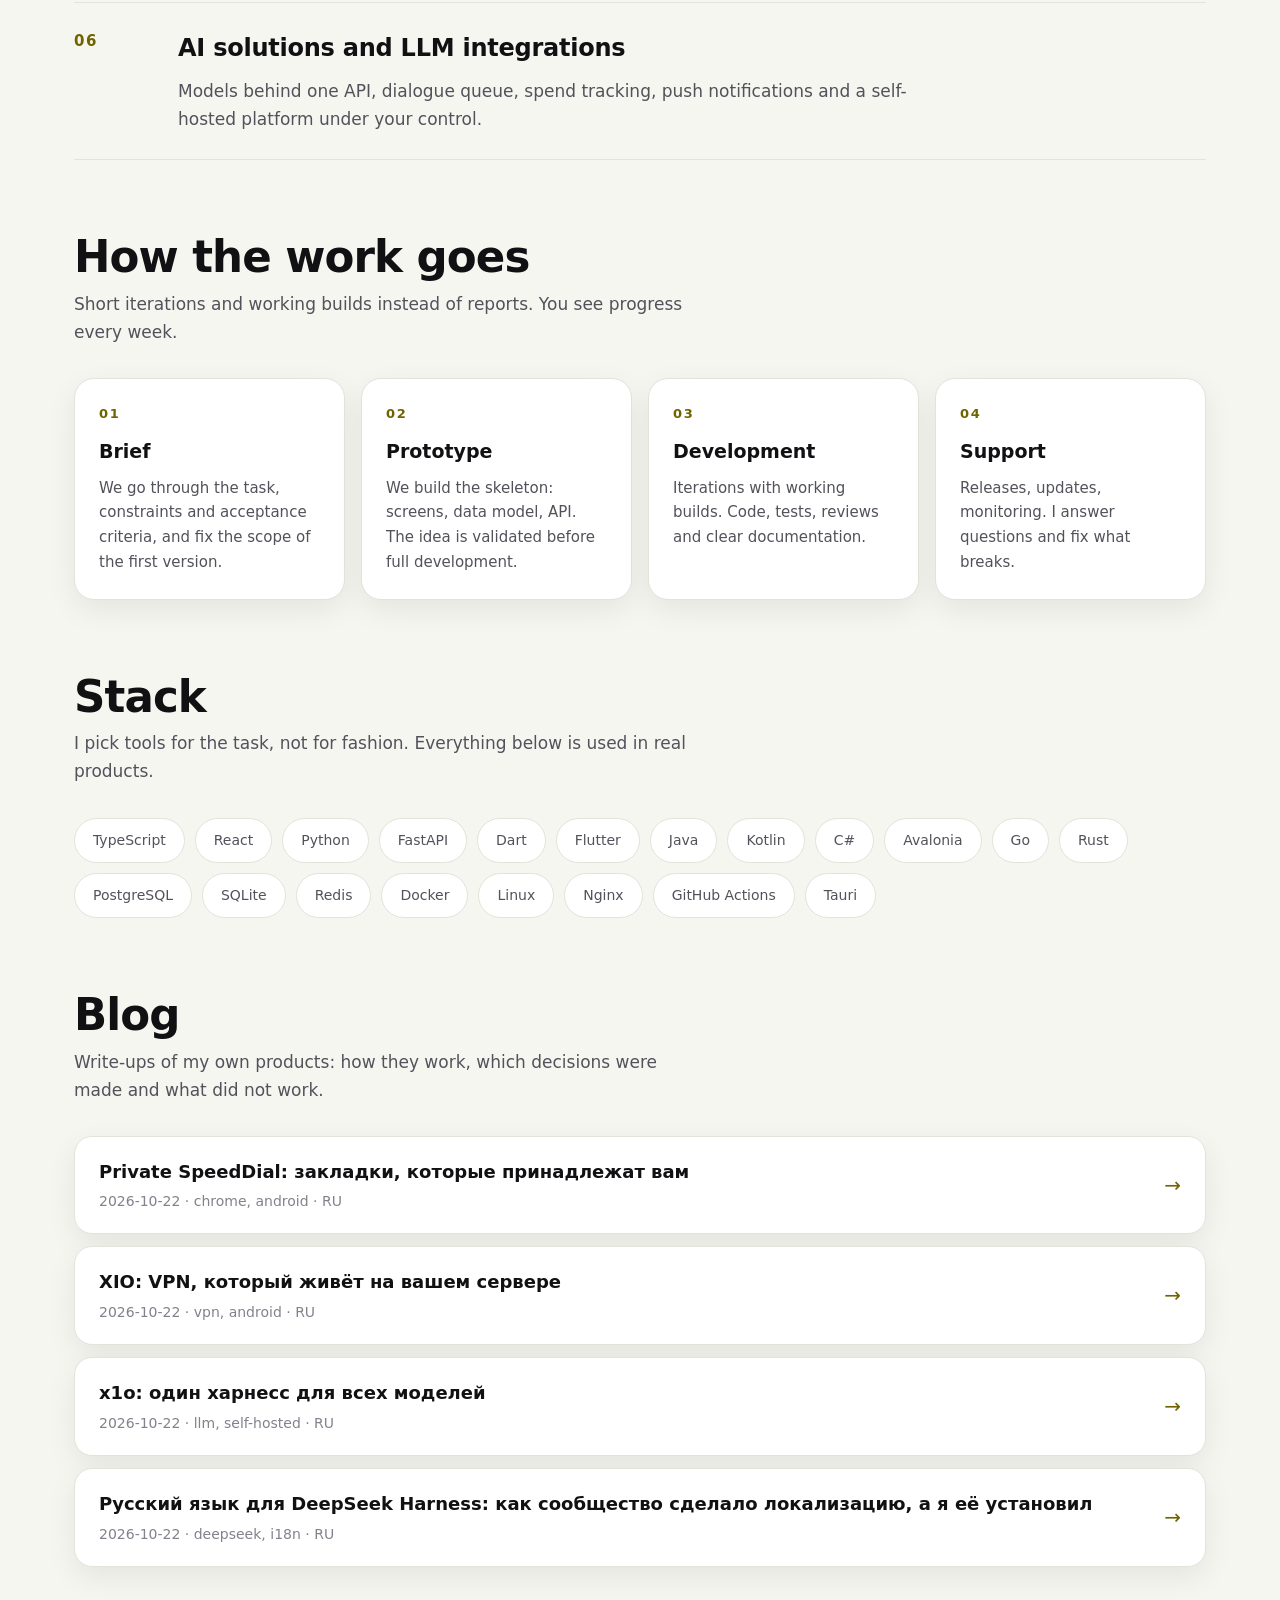
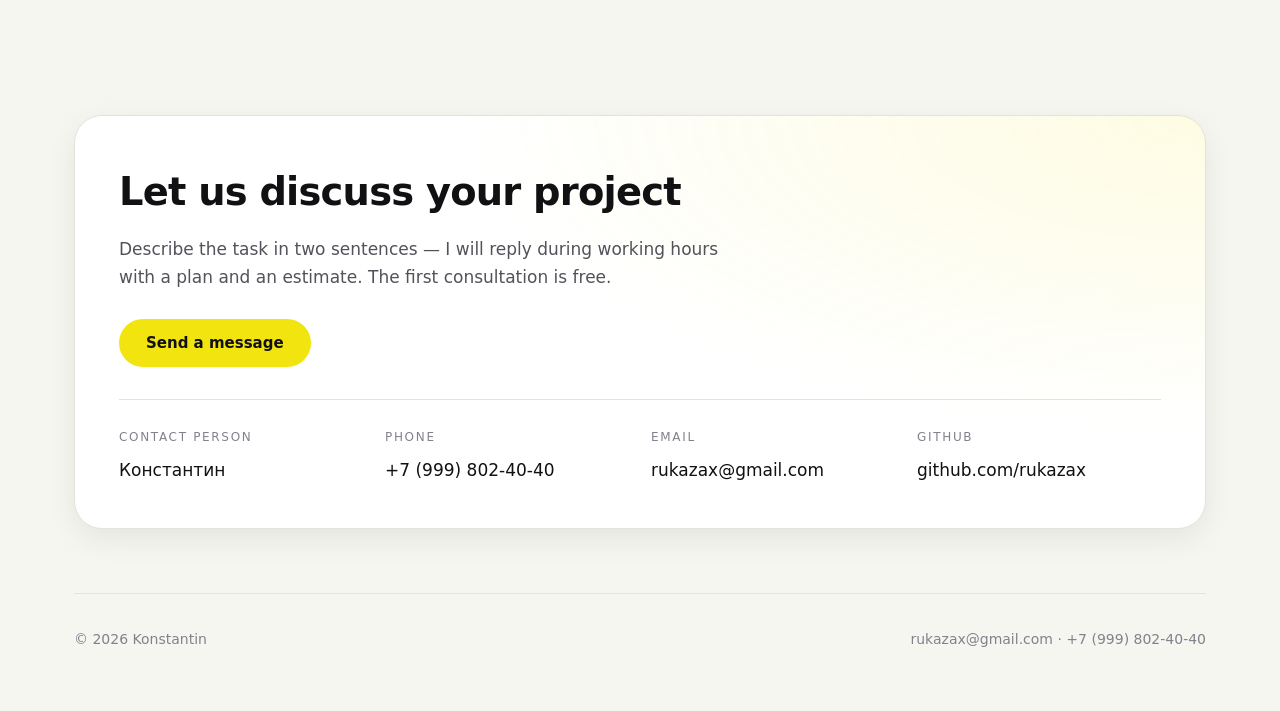
==== commit a600f4f6: "site: страница проекта dsh_hub (федерация DSH) + карточка на лендингах - apps/dsh-hub.html: принципы" ====
--- a/en.html
+++ b/en.html
@@ -1,246 +1,254 @@
-<!doctype html>
-<html lang="en" data-theme="dark">
-<head>
-<meta charset="utf-8">
-<meta name="viewport" content="width=device-width, initial-scale=1">
-<title>Software development — rukazax</title>
-<meta name="description" content="Websites, mobile apps, browser extensions, VPN infrastructure and AI solutions. Konstantin Eremin, Moscow.">
-<meta property="og:type" content="website">
-<meta property="og:title" content="Software development — rukazax">
-<meta property="og:description" content="Websites, mobile apps, extensions, VPN and AI solutions end to end.">
-<meta property="og:image" content="https://rukazax.github.io/assets/covers/private-speeddial.png">
-<meta property="og:url" content="https://rukazax.github.io/">
-<link rel="icon" href="data:image/svg+xml,%3Csvg xmlns=%22http://www.w3.org/2000/svg%22 viewBox=%220 0 100 100%22%3E%3Crect width=%22100%22 height=%22100%22 rx=%2222%22 fill=%22%23fbf237%22/%3E%3C/svg%3E">
-<link rel="stylesheet" href="assets/site.css">
-<link rel="alternate" type="application/rss+xml" title="rukazax blog" href="feed.xml">
-<link rel="alternate" hreflang="ru" href="https://rukazax.github.io/">
-<link rel="alternate" hreflang="en" href="https://rukazax.github.io/en.html">
-</head>
-<body>
-
-<div class="topbar">
-  <div class="wrap topbar-in">
-    <div class="tb-left">
-      <button class="burger" id="burgerBtn" type="button" aria-label="Меню" aria-expanded="false" aria-controls="mobileMenu">
-        <span></span><span></span><span></span>
-      </button>
-      <a class="brand" href="index.html"><span class="dot"></span> RUKAZAX</a>
-    </div>
-    <nav class="navrow"><a href="#services">Services</a><a href="#cases">Products</a><a href="#process">Process</a><a href="#stack">Stack</a><a href="#blog">Blog</a><a href="#contact">Contacts</a></nav>
-    <div class="top-actions">
-      <a class="lang-switch" href="index.html" aria-label="Русская версия">RU</a>
-      <a class="phone" href="tel:+79998024040">+7 (999) 802-40-40</a>
-      <button class="icon-btn" type="button" data-theme-toggle data-theme-title aria-label="Переключить тему"><span data-theme-label>☀</span></button>
-      <button class="btn btn-accent btn-sm" type="button" data-open-form>Request a quote</button>
-    </div>
-  </div>
-  <div class="mobile-menu" id="mobileMenu">
-    <div class="inner"><a href="#services">Services</a><a href="#cases">Products</a><a href="#process">Process</a><a href="#stack">Stack</a><a href="#blog">Blog</a><a href="#contact">Contacts</a></div>
-  </div>
-</div>
-
-<div class="wrap">
-  <section class="hero" id="top">
-    <div class="eyebrow">Software development</div>
-    <h1 class="display">I build digital<br>products <span class="accent">end to end</span></h1>
-    <p class="lead">Websites, mobile apps, browser extensions, VPN infrastructure and AI platforms.
-    From idea and prototype to release, documentation and support.</p>
-    <div class="hero-actions">
-      <button class="btn btn-accent" type="button" data-open-form>Start a project</button>
-      <a class="btn btn-ghost" href="#cases">See the products</a>
-      <a class="btn btn-ghost" href="https://github.com/rukazax" target="_blank" rel="noopener">My GitHub</a>
-    </div>
-
-    <div class="cards-4">
-      <a class="svc-card" href="#services">
-        <div><h3>Websites and services</h3><p>Web platforms, landing pages and internal tools that grow with the business.</p></div>
-        <div class="arrow">→</div>
-      </a>
-      <a class="svc-card" href="#services">
-        <div><h3>Mobile apps</h3><p>Android and cross-platform apps: from MVP to a product with sync.</p></div>
-        <div class="arrow">→</div>
-      </a>
-      <a class="svc-card" href="#services">
-        <div><h3>AI solutions</h3><p>Model integration, one API, spend tracking and self-hosted platforms.</p></div>
-        <div class="arrow">→</div>
-      </a>
-      <a class="svc-card" href="#contact">
-        <div><h3>Team for your project</h3><p>Strengthening your team: frontend, backend, mobile development.</p></div>
-        <div class="arrow">→</div>
-      </a>
-    </div>
-
-    <div class="stats">
-      <div class="stat"><b>4</b><span>projects — from production to research</span></div>
-      <div class="stat"><b>5</b><span>platforms: browser, Android, Windows, Ubuntu, iOS</span></div>
-      <div class="stat"><b>13</b><span>interface languages in the products</span></div>
-      <div class="stat"><b>1400+</b><span>automated tests in the x1o platform</span></div>
-    </div>
-  </section>
-
-  <section id="cases">
-    <div class="sec-head">
-      <div><h2>Products, not slide decks</h2>
-      <p>Every project is taken to a state people actually use: a store listing, APK releases,
-      a public website and open source.</p></div>
-    </div>
-    <div class="cases cases-4">
-      <a class="case" href="apps/private-speeddial.html">
-        <img src="assets/covers/private-speeddial.png" alt="Private SpeedDial: bookmarks that belong to you" loading="lazy">
-        <div class="in">
-          <div class="tag">extension · android</div>
-          <h3>Private SpeedDial: bookmarks that belong to you</h3>
-          <p>Chrome extension and Android app sharing one data format: notes, folders and sync through your own cloud.</p>
-        </div>
-      </a>
-      <a class="case" href="apps/xio-vpn.html">
-        <img src="assets/covers/xio-vpn.png" alt="XIO: a VPN that lives on your own server" loading="lazy">
-        <div class="in">
-          <div class="tag">vpn · android · desktop</div>
-          <h3>XIO: a VPN that lives on your own server</h3>
-          <p>Your own VPS, your users, five transports and one interface on Android, Ubuntu and Windows.</p>
-        </div>
-      </a>
-      <a class="case" href="apps/x1o.html">
-        <img src="assets/covers/x1o-harness.png" alt="x1o: one harness for every model" loading="lazy">
-        <div class="in">
-          <div class="tag">self-hosted · llm</div>
-          <h3>x1o: one harness for every model</h3>
-          <p>Self-hosted platform for personal AI assistants: one API, dialogue queue, billing and a cloud plane for tenants.</p>
-        </div>
-      </a>
-      <a class="case" href="apps/econa.html">
-        <img src="assets/covers/econa.png" alt="ECONA: kite–solar–electric catamaran" loading="lazy">
-        <div class="in">
-          <div class="tag">research · catamaran</div>
-          <h3>ECONA: kite–solar–electric catamaran</h3>
-          <p>Ocean-going catamaran with kite traction, solar generation and electric drive: calculations, structure and open documentation.</p>
-        </div>
-      </a>
-    </div>
-  </section>
-
-  <section id="services">
-    <div class="sec-head">
-      <div><h2>Services</h2>
-      <p>I take on work that needs the full cycle: architecture and interface, build, release and support.</p></div>
-    </div>
-    <div class="svc-list">
-      <div class="svc-row">
-        <div class="n">01</div>
-        <div><h3>Websites and services</h3><p>Landing pages, corporate sites and internal services: React and TypeScript on the front end, Python or Node on the back end, clean APIs and integrations.</p></div>
-      </div>
-      <div class="svc-row">
-        <div class="n">02</div>
-        <div><h3>Browser extensions</h3><p>Chrome Manifest V3: quick-access panels, sync, data import and export, privacy by default and Web Store publishing.</p></div>
-      </div>
-      <div class="svc-row">
-        <div class="n">03</div>
-        <div><h3>Mobile apps</h3><p>Native Android in Java and Kotlin, cross-platform apps in Dart and Flutter, hybrid WebView apps with a native bridge.</p></div>
-      </div>
-      <div class="svc-row">
-        <div class="n">04</div>
-        <div><h3>Desktop and system integration</h3><p>Windows apps on Avalonia and .NET, Tauri shells, Ubuntu packages, work with system drivers and services.</p></div>
-      </div>
-      <div class="svc-row">
-        <div class="n">05</div>
-        <div><h3>VPN and network infrastructure</h3><p>Your own VPS: setup over SSH, Xray and WireGuard protocols, obfuscation, user management and configuration export.</p></div>
-      </div>
-      <div class="svc-row">
-        <div class="n">06</div>
-        <div><h3>AI solutions and LLM integrations</h3><p>Models behind one API, dialogue queue, spend tracking, push notifications and a self-hosted platform under your control.</p></div>
-      </div>
-    </div>
-  </section>
-
-  <section id="process">
-    <div class="sec-head">
-      <div><h2>How the work goes</h2>
-      <p>Short iterations and working builds instead of reports. You see progress every week.</p></div>
-    </div>
-    <div class="steps">
-      <div class="step"><b>01</b><h3>Brief</h3><p>We go through the task, constraints and acceptance criteria, and fix the scope of the first version.</p></div>
-      <div class="step"><b>02</b><h3>Prototype</h3><p>We build the skeleton: screens, data model, API. The idea is validated before full development.</p></div>
-      <div class="step"><b>03</b><h3>Development</h3><p>Iterations with working builds. Code, tests, reviews and clear documentation.</p></div>
-      <div class="step"><b>04</b><h3>Support</h3><p>Releases, updates, monitoring. I answer questions and fix what breaks.</p></div>
-    </div>
-  </section>
-
-  <section id="stack">
-    <div class="sec-head">
-      <div><h2>Stack</h2>
-      <p>I pick tools for the task, not for fashion. Everything below is used in real products.</p></div>
-    </div>
-    <div class="chips"><span>TypeScript</span><span>React</span><span>Python</span><span>FastAPI</span><span>Dart</span><span>Flutter</span><span>Java</span><span>Kotlin</span><span>C#</span><span>Avalonia</span><span>Go</span><span>Rust</span><span>PostgreSQL</span><span>SQLite</span><span>Redis</span><span>Docker</span><span>Linux</span><span>Nginx</span><span>GitHub Actions</span><span>Tauri</span></div>
-  </section>
-
-  <section id="blog">
-    <div class="sec-head">
-      <div><h2>Blog</h2>
-      <p>Write-ups of my own products: how they work, which decisions were made and what did not work.</p></div>
-    </div>
-    <div class="bloglist">
-      <a class="blogrow" href="posts/private-speeddial.html">
-        <div><div class="t">Private SpeedDial: закладки, которые принадлежат вам</div><div class="d">2026-10-22 · chrome, android · RU</div></div>
-        <div class="go">→</div>
-      </a>
-      <a class="blogrow" href="posts/xio-vpn.html">
-        <div><div class="t">XIO: VPN, который живёт на вашем сервере</div><div class="d">2026-10-22 · vpn, android · RU</div></div>
-        <div class="go">→</div>
-      </a>
-      <a class="blogrow" href="posts/x1o-harness.html">
-        <div><div class="t">x1o: один харнесс для всех моделей</div><div class="d">2026-10-22 · llm, self-hosted · RU</div></div>
-        <div class="go">→</div>
-      </a>
-      <a class="blogrow" href="posts/ru-deepseek-harness.html">
-        <div><div class="t">Русский язык для DeepSeek Harness: как сообщество сделало локализацию, а я её установил</div><div class="d">2026-10-22 · deepseek, i18n · RU</div></div>
-        <div class="go">→</div>
-      </a>
-    </div>
-  </section>
-
-  <section id="contact">
-    <div class="contact">
-      <h2>Let us discuss your project</h2>
-      <p>Describe the task in two sentences — I will reply during working hours with a plan and an estimate.
-      The first consultation is free.</p>
-      <button class="btn btn-accent" type="button" data-open-form>Send a message</button>
-      <div class="contact-grid">
-        <div><div class="k">Contact person</div><div class="v">Константин</div></div>
-        <div><div class="k">Phone</div><a class="v" href="tel:+79998024040">+7 (999) 802-40-40</a></div>
-        <div><div class="k">Email</div><a class="v" href="mailto:rukazax@gmail.com">rukazax@gmail.com</a></div>
-        <div><div class="k">GitHub</div><a class="v" href="https://github.com/rukazax">github.com/rukazax</a></div>
-      </div>
-    </div>
-  </section>
-
-  <footer class="site-foot">
-    <span>© 2026 Konstantin</span>
-    <span><a href="mailto:rukazax@gmail.com">rukazax@gmail.com</a> · <a href="tel:+79998024040">+7 (999) 802-40-40</a></span>
-  </footer>
-</div>
-
-<div class="modal" id="formModal" aria-hidden="true">
-  <div class="modal-backdrop" data-close></div>
-  <div class="modal-card" role="dialog" aria-modal="true" aria-labelledby="formTitle">
-    <button class="modal-close" type="button" data-close aria-label="Закрыть">×</button>
-    <h2 id="formTitle">Start a project</h2>
-    <p>Leave your contacts — I will reply during working hours with a plan and an estimate. The first consultation is free.</p>
-    <form id="contactForm" novalidate>
-      <label class="field"><span>Name</span>
-        <input name="name" type="text" autocomplete="name" placeholder="How should I address you" required></label>
-      <label class="field"><span>Phone</span>
-        <input name="phone" type="tel" autocomplete="tel" placeholder="+7 (___) ___-__-__" required></label>
-      <label class="field"><span>Email</span>
-        <input name="email" type="email" autocomplete="email" placeholder="you@example.com" required></label>
-      <label class="field"><span>Task</span>
-        <textarea name="message" rows="4" placeholder="Briefly about the project and timeline" required></textarea></label>
-      <button class="btn btn-accent" type="submit" id="formSubmit" style="width:100%;justify-content:center">Send</button>
-      <p class="form-status" id="formStatus" role="status"></p>
-      <p class="form-note">The message goes to rukazax@gmail.com. The delivery service asks to confirm the address on the first submission — a one-time action.</p>
-    </form>
-  </div>
-</div>
-<script src="assets/app.js"></script>
-</body>
-</html>
+<!doctype html>
+<html lang="en" data-theme="dark">
+<head>
+<meta charset="utf-8">
+<meta name="viewport" content="width=device-width, initial-scale=1">
+<title>Software development — rukazax</title>
+<meta name="description" content="Websites, mobile apps, browser extensions, VPN infrastructure and AI solutions. Konstantin Eremin, Moscow.">
+<meta property="og:type" content="website">
+<meta property="og:title" content="Software development — rukazax">
+<meta property="og:description" content="Websites, mobile apps, extensions, VPN and AI solutions end to end.">
+<meta property="og:image" content="https://rukazax.github.io/assets/covers/private-speeddial.png">
+<meta property="og:url" content="https://rukazax.github.io/">
+<link rel="icon" href="data:image/svg+xml,%3Csvg xmlns=%22http://www.w3.org/2000/svg%22 viewBox=%220 0 100 100%22%3E%3Crect width=%22100%22 height=%22100%22 rx=%2222%22 fill=%22%23fbf237%22/%3E%3C/svg%3E">
+<link rel="stylesheet" href="assets/site.css">
+<link rel="alternate" type="application/rss+xml" title="rukazax blog" href="feed.xml">
+<link rel="alternate" hreflang="ru" href="https://rukazax.github.io/">
+<link rel="alternate" hreflang="en" href="https://rukazax.github.io/en.html">
+</head>
+<body>
+
+<div class="topbar">
+  <div class="wrap topbar-in">
+    <div class="tb-left">
+      <button class="burger" id="burgerBtn" type="button" aria-label="Меню" aria-expanded="false" aria-controls="mobileMenu">
+        <span></span><span></span><span></span>
+      </button>
+      <a class="brand" href="index.html"><span class="dot"></span> RUKAZAX</a>
+    </div>
+    <nav class="navrow"><a href="#services">Services</a><a href="#cases">Products</a><a href="#process">Process</a><a href="#stack">Stack</a><a href="#blog">Blog</a><a href="#contact">Contacts</a></nav>
+    <div class="top-actions">
+      <a class="lang-switch" href="index.html" aria-label="Русская версия">RU</a>
+      <a class="phone" href="tel:+79998024040">+7 (999) 802-40-40</a>
+      <button class="icon-btn" type="button" data-theme-toggle data-theme-title aria-label="Переключить тему"><span data-theme-label>☀</span></button>
+      <button class="btn btn-accent btn-sm" type="button" data-open-form>Request a quote</button>
+    </div>
+  </div>
+  <div class="mobile-menu" id="mobileMenu">
+    <div class="inner"><a href="#services">Services</a><a href="#cases">Products</a><a href="#process">Process</a><a href="#stack">Stack</a><a href="#blog">Blog</a><a href="#contact">Contacts</a></div>
+  </div>
+</div>
+
+<div class="wrap">
+  <section class="hero" id="top">
+    <div class="eyebrow">Software development</div>
+    <h1 class="display">I build digital<br>products <span class="accent">end to end</span></h1>
+    <p class="lead">Websites, mobile apps, browser extensions, VPN infrastructure and AI platforms.
+    From idea and prototype to release, documentation and support.</p>
+    <div class="hero-actions">
+      <button class="btn btn-accent" type="button" data-open-form>Start a project</button>
+      <a class="btn btn-ghost" href="#cases">See the products</a>
+      <a class="btn btn-ghost" href="https://github.com/rukazax" target="_blank" rel="noopener">My GitHub</a>
+    </div>
+
+    <div class="cards-4">
+      <a class="svc-card" href="#services">
+        <div><h3>Websites and services</h3><p>Web platforms, landing pages and internal tools that grow with the business.</p></div>
+        <div class="arrow">→</div>
+      </a>
+      <a class="svc-card" href="#services">
+        <div><h3>Mobile apps</h3><p>Android and cross-platform apps: from MVP to a product with sync.</p></div>
+        <div class="arrow">→</div>
+      </a>
+      <a class="svc-card" href="#services">
+        <div><h3>AI solutions</h3><p>Model integration, one API, spend tracking and self-hosted platforms.</p></div>
+        <div class="arrow">→</div>
+      </a>
+      <a class="svc-card" href="#contact">
+        <div><h3>Team for your project</h3><p>Strengthening your team: frontend, backend, mobile development.</p></div>
+        <div class="arrow">→</div>
+      </a>
+    </div>
+
+    <div class="stats">
+      <div class="stat"><b>4</b><span>projects — from production to research</span></div>
+      <div class="stat"><b>5</b><span>platforms: browser, Android, Windows, Ubuntu, iOS</span></div>
+      <div class="stat"><b>13</b><span>interface languages in the products</span></div>
+      <div class="stat"><b>1400+</b><span>automated tests in the x1o platform</span></div>
+    </div>
+  </section>
+
+  <section id="cases">
+    <div class="sec-head">
+      <div><h2>Products, not slide decks</h2>
+      <p>Every project is taken to a state people actually use: a store listing, APK releases,
+      a public website and open source.</p></div>
+    </div>
+    <div class="cases cases-5">
+      <a class="case" href="apps/private-speeddial.html">
+        <img src="assets/covers/private-speeddial.png" alt="Private SpeedDial: bookmarks that belong to you" loading="lazy">
+        <div class="in">
+          <div class="tag">extension · android</div>
+          <h3>Private SpeedDial: bookmarks that belong to you</h3>
+          <p>Chrome extension and Android app sharing one data format: notes, folders and sync through your own cloud.</p>
+        </div>
+      </a>
+      <a class="case" href="apps/xio-vpn.html">
+        <img src="assets/covers/xio-vpn.png" alt="XIO: a VPN that lives on your own server" loading="lazy">
+        <div class="in">
+          <div class="tag">vpn · android · desktop</div>
+          <h3>XIO: a VPN that lives on your own server</h3>
+          <p>Your own VPS, your users, five transports and one interface on Android, Ubuntu and Windows.</p>
+        </div>
+      </a>
+      <a class="case" href="apps/x1o.html">
+        <img src="assets/covers/x1o-harness.png" alt="x1o: one harness for every model" loading="lazy">
+        <div class="in">
+          <div class="tag">self-hosted · llm</div>
+          <h3>x1o: one harness for every model</h3>
+          <p>Self-hosted platform for personal AI assistants: one API, dialogue queue, billing and a cloud plane for tenants.</p>
+        </div>
+      </a>
+      <a class="case" href="apps/dsh-hub.html">
+        <img src="assets/covers/dsh-hub.png" alt="dsh_hub: one window for every DeepSeek Harness" loading="lazy">
+        <div class="in">
+          <div class="tag">self-hosted · federation</div>
+          <h3>dsh_hub: one window for every DeepSeek Harness</h3>
+          <p>A federation of harnesses: hub, nodes and phone. Every device's sessions in one place, one set of model keys, one shared memory.</p>
+        </div>
+      </a>
+      <a class="case" href="apps/econa.html">
+        <img src="assets/covers/econa.png" alt="ECONA: kite–solar–electric catamaran" loading="lazy">
+        <div class="in">
+          <div class="tag">research · catamaran</div>
+          <h3>ECONA: kite–solar–electric catamaran</h3>
+          <p>Ocean-going catamaran with kite traction, solar generation and electric drive: calculations, structure and open documentation.</p>
+        </div>
+      </a>
+    </div>
+  </section>
+
+  <section id="services">
+    <div class="sec-head">
+      <div><h2>Services</h2>
+      <p>I take on work that needs the full cycle: architecture and interface, build, release and support.</p></div>
+    </div>
+    <div class="svc-list">
+      <div class="svc-row">
+        <div class="n">01</div>
+        <div><h3>Websites and services</h3><p>Landing pages, corporate sites and internal services: React and TypeScript on the front end, Python or Node on the back end, clean APIs and integrations.</p></div>
+      </div>
+      <div class="svc-row">
+        <div class="n">02</div>
+        <div><h3>Browser extensions</h3><p>Chrome Manifest V3: quick-access panels, sync, data import and export, privacy by default and Web Store publishing.</p></div>
+      </div>
+      <div class="svc-row">
+        <div class="n">03</div>
+        <div><h3>Mobile apps</h3><p>Native Android in Java and Kotlin, cross-platform apps in Dart and Flutter, hybrid WebView apps with a native bridge.</p></div>
+      </div>
+      <div class="svc-row">
+        <div class="n">04</div>
+        <div><h3>Desktop and system integration</h3><p>Windows apps on Avalonia and .NET, Tauri shells, Ubuntu packages, work with system drivers and services.</p></div>
+      </div>
+      <div class="svc-row">
+        <div class="n">05</div>
+        <div><h3>VPN and network infrastructure</h3><p>Your own VPS: setup over SSH, Xray and WireGuard protocols, obfuscation, user management and configuration export.</p></div>
+      </div>
+      <div class="svc-row">
+        <div class="n">06</div>
+        <div><h3>AI solutions and LLM integrations</h3><p>Models behind one API, dialogue queue, spend tracking, push notifications and a self-hosted platform under your control.</p></div>
+      </div>
+    </div>
+  </section>
+
+  <section id="process">
+    <div class="sec-head">
+      <div><h2>How the work goes</h2>
+      <p>Short iterations and working builds instead of reports. You see progress every week.</p></div>
+    </div>
+    <div class="steps">
+      <div class="step"><b>01</b><h3>Brief</h3><p>We go through the task, constraints and acceptance criteria, and fix the scope of the first version.</p></div>
+      <div class="step"><b>02</b><h3>Prototype</h3><p>We build the skeleton: screens, data model, API. The idea is validated before full development.</p></div>
+      <div class="step"><b>03</b><h3>Development</h3><p>Iterations with working builds. Code, tests, reviews and clear documentation.</p></div>
+      <div class="step"><b>04</b><h3>Support</h3><p>Releases, updates, monitoring. I answer questions and fix what breaks.</p></div>
+    </div>
+  </section>
+
+  <section id="stack">
+    <div class="sec-head">
+      <div><h2>Stack</h2>
+      <p>I pick tools for the task, not for fashion. Everything below is used in real products.</p></div>
+    </div>
+    <div class="chips"><span>TypeScript</span><span>React</span><span>Python</span><span>FastAPI</span><span>Dart</span><span>Flutter</span><span>Java</span><span>Kotlin</span><span>C#</span><span>Avalonia</span><span>Go</span><span>Rust</span><span>PostgreSQL</span><span>SQLite</span><span>Redis</span><span>Docker</span><span>Linux</span><span>Nginx</span><span>GitHub Actions</span><span>Tauri</span></div>
+  </section>
+
+  <section id="blog">
+    <div class="sec-head">
+      <div><h2>Blog</h2>
+      <p>Write-ups of my own products: how they work, which decisions were made and what did not work.</p></div>
+    </div>
+    <div class="bloglist">
+      <a class="blogrow" href="posts/private-speeddial.html">
+        <div><div class="t">Private SpeedDial: закладки, которые принадлежат вам</div><div class="d">2026-10-22 · chrome, android · RU</div></div>
+        <div class="go">→</div>
+      </a>
+      <a class="blogrow" href="posts/xio-vpn.html">
+        <div><div class="t">XIO: VPN, который живёт на вашем сервере</div><div class="d">2026-10-22 · vpn, android · RU</div></div>
+        <div class="go">→</div>
+      </a>
+      <a class="blogrow" href="posts/x1o-harness.html">
+        <div><div class="t">x1o: один харнесс для всех моделей</div><div class="d">2026-10-22 · llm, self-hosted · RU</div></div>
+        <div class="go">→</div>
+      </a>
+      <a class="blogrow" href="posts/ru-deepseek-harness.html">
+        <div><div class="t">Русский язык для DeepSeek Harness: как сообщество сделало локализацию, а я её установил</div><div class="d">2026-10-22 · deepseek, i18n · RU</div></div>
+        <div class="go">→</div>
+      </a>
+    </div>
+  </section>
+
+  <section id="contact">
+    <div class="contact">
+      <h2>Let us discuss your project</h2>
+      <p>Describe the task in two sentences — I will reply during working hours with a plan and an estimate.
+      The first consultation is free.</p>
+      <button class="btn btn-accent" type="button" data-open-form>Send a message</button>
+      <div class="contact-grid">
+        <div><div class="k">Contact person</div><div class="v">Константин</div></div>
+        <div><div class="k">Phone</div><a class="v" href="tel:+79998024040">+7 (999) 802-40-40</a></div>
+        <div><div class="k">Email</div><a class="v" href="mailto:rukazax@gmail.com">rukazax@gmail.com</a></div>
+        <div><div class="k">GitHub</div><a class="v" href="https://github.com/rukazax">github.com/rukazax</a></div>
+      </div>
+    </div>
+  </section>
+
+  <footer class="site-foot">
+    <span>© 2026 Konstantin</span>
+    <span><a href="mailto:rukazax@gmail.com">rukazax@gmail.com</a> · <a href="tel:+79998024040">+7 (999) 802-40-40</a></span>
+  </footer>
+</div>
+
+<div class="modal" id="formModal" aria-hidden="true">
+  <div class="modal-backdrop" data-close></div>
+  <div class="modal-card" role="dialog" aria-modal="true" aria-labelledby="formTitle">
+    <button class="modal-close" type="button" data-close aria-label="Закрыть">×</button>
+    <h2 id="formTitle">Start a project</h2>
+    <p>Leave your contacts — I will reply during working hours with a plan and an estimate. The first consultation is free.</p>
+    <form id="contactForm" novalidate>
+      <label class="field"><span>Name</span>
+        <input name="name" type="text" autocomplete="name" placeholder="How should I address you" required></label>
+      <label class="field"><span>Phone</span>
+        <input name="phone" type="tel" autocomplete="tel" placeholder="+7 (___) ___-__-__" required></label>
+      <label class="field"><span>Email</span>
+        <input name="email" type="email" autocomplete="email" placeholder="you@example.com" required></label>
+      <label class="field"><span>Task</span>
+        <textarea name="message" rows="4" placeholder="Briefly about the project and timeline" required></textarea></label>
+      <button class="btn btn-accent" type="submit" id="formSubmit" style="width:100%;justify-content:center">Send</button>
+      <p class="form-status" id="formStatus" role="status"></p>
+      <p class="form-note">The message goes to rukazax@gmail.com. The delivery service asks to confirm the address on the first submission — a one-time action.</p>
+    </form>
+  </div>
+</div>
+<script src="assets/app.js"></script>
+</body>
+</html>
--- a/assets/site.css
+++ b/assets/site.css
@@ -1,266 +1,267 @@
-:root { color-scheme: dark;
-  --bg:#08080a; --panel:#101014; --panel-2:#15151a; --edge:#232329; --edge-2:#3a3a42;
-  --text:#f5f5f4; --muted:#a1a1aa; --dim:#71717a;
-  --accent:#fbf237; --accent-ink:#fbf237; --on-accent:#0a0a0a;
-  --radius:24px; --shadow:none; }
-html[data-theme="light"] { color-scheme: light;
-  --bg:#f6f6f1; --panel:#ffffff; --panel-2:#fbfbf7; --edge:#e3e3da; --edge-2:#cfcfc4;
-  --text:#111114; --muted:#52525b; --dim:#82828c;
-  --accent:#f2e40f; --accent-ink:#6f6400; --on-accent:#111114;
-  --shadow:0 10px 30px rgba(20,20,10,.07); }
-* { box-sizing:border-box; }
-html { scroll-behavior:smooth; }
-html { background:var(--bg); }
-body { margin:0; color:var(--text);
-  font:17px/1.65 "Inter", "Manrope", "Segoe UI", system-ui, -apple-system, sans-serif;
-  -webkit-font-smoothing:antialiased; transition:color .2s ease;
-  background-color:var(--bg);
-  background-image:
-    linear-gradient(color-mix(in srgb, var(--bg) 58%, transparent), color-mix(in srgb, var(--bg) 72%, transparent)),
-    url("bg.jpg");
-  background-size:cover, cover;
-  background-position:center, center;
-  background-attachment:fixed, fixed;
-  background-repeat:no-repeat, no-repeat; }
-html[data-theme="light"] body {
-  background-image:
-    linear-gradient(color-mix(in srgb, var(--bg) 88%, transparent), color-mix(in srgb, var(--bg) 94%, transparent)),
-    url("bg.jpg"); }
-a { color:inherit; text-decoration:none; }
-img { max-width:100%; display:block; }
-.wrap { max-width:1180px; margin:0 auto; padding:0 24px; }
-.topbar .wrap { max-width:1380px; }
-
-/* top bar */
-.topbar { border-bottom:1px solid var(--edge); background:color-mix(in srgb, var(--bg) 88%, transparent);
-  backdrop-filter:blur(14px); position:sticky; top:0; z-index:60; transition:background .2s ease; }
-.topbar-in { display:flex; align-items:center; gap:20px; justify-content:space-between;
-  min-height:88px; flex-wrap:nowrap; padding:10px 24px; }
-.tb-left { display:flex; align-items:center; gap:14px; }
-.brand { display:flex; align-items:center; gap:12px; font-weight:800; letter-spacing:.14em;
-  font-size:26px; text-transform:uppercase; line-height:1; }
-.brand .dot { width:11px; height:11px; border-radius:50%; background:var(--accent);
-  box-shadow:0 0 20px color-mix(in srgb, var(--accent) 60%, transparent); }
-.navrow { display:flex; gap:6px; flex-wrap:wrap; }
-.navrow a { font-size:13.5px; color:var(--muted); border:1px solid var(--edge);
-  border-radius:999px; padding:8px 12px; transition:.15s; white-space:nowrap; }
-.navrow a:hover { color:var(--accent-ink); border-color:var(--accent-ink); }
-.top-actions { display:flex; align-items:center; gap:10px; }
-.icon-btn { display:inline-flex; align-items:center; justify-content:center; width:44px; height:44px;
-  border-radius:50%; border:1px solid var(--edge); background:var(--panel); color:var(--text);
-  cursor:pointer; font-size:18px; line-height:1; transition:.15s; }
-.icon-btn:hover { border-color:var(--accent-ink); color:var(--accent-ink); }
-.btn { display:inline-flex; align-items:center; gap:10px; border-radius:999px; white-space:nowrap;
-  padding:14px 26px; font-weight:600; font-size:15px; border:1px solid transparent;
-  cursor:pointer; font-family:inherit;
-  transition:transform .15s ease, background .15s ease, color .15s ease; }
-.btn-accent { background:var(--accent); color:var(--on-accent); }
-.btn-accent:hover { transform:translateY(-2px); filter:brightness(1.06); }
-.btn-ghost { border-color:var(--edge-2); color:var(--text); background:transparent; }
-.btn-ghost:hover { border-color:var(--accent-ink); color:var(--accent-ink); }
-.btn-sm { padding:11px 20px; font-size:14px; }
-
-/* burger + mobile menu */
-.burger { display:none; flex-direction:column; justify-content:center; gap:5px;
-  width:44px; height:44px; border-radius:12px; border:1px solid var(--edge);
-  background:var(--panel); cursor:pointer; padding:0 11px; }
-.burger span { display:block; height:2px; border-radius:2px; background:var(--text); transition:.2s; }
-body.menu-open .burger span:nth-child(1) { transform:translateY(7px) rotate(45deg); }
-body.menu-open .burger span:nth-child(2) { opacity:0; }
-body.menu-open .burger span:nth-child(3) { transform:translateY(-7px) rotate(-45deg); }
-.mobile-menu { display:none; border-top:1px solid var(--edge); background:var(--panel); }
-body.menu-open .mobile-menu { display:block; }
-.mobile-menu .inner { max-width:1180px; margin:0 auto; padding:14px 24px 20px; display:grid; gap:8px; }
-.mobile-menu a { padding:13px 16px; border-radius:14px; border:1px solid var(--edge);
-  background:var(--panel-2); font-size:15px; }
-.mobile-menu a:hover { border-color:var(--accent-ink); color:var(--accent-ink); }
-
-
-.phone { display:inline-flex; align-items:center; gap:8px; font-weight:700; font-size:16px;
-  color:var(--text); white-space:nowrap; }
-.phone:hover { color:var(--accent-ink); }
-.lang-switch { display:inline-flex; align-items:center; justify-content:center; height:40px; min-width:44px;
-  padding:0 12px; border:1px solid var(--edge); border-radius:999px; font-size:13px; font-weight:700;
-  letter-spacing:.06em; color:var(--muted); }
-.lang-switch:hover { color:var(--accent-ink); border-color:var(--accent-ink); }
-@media (max-width:760px) { .phone { display:none; } }
-
-/* hero */
-.hero { padding:56px 0 40px; }
-.eyebrow { color:var(--accent-ink); font-size:13px; letter-spacing:.16em; text-transform:uppercase;
-  font-weight:700; margin-bottom:18px; }
-h1.display { font-size:clamp(38px, 6vw, 76px); line-height:1.02; letter-spacing:-.03em;
-  margin:0 0 24px; font-weight:800; }
-h1.display .accent { color:var(--accent-ink); }
-.hero p.lead { color:var(--muted); font-size:clamp(18px, 2vw, 22px); max-width:760px; margin:0 0 32px; }
-.hero-actions { display:flex; gap:14px; flex-wrap:wrap; }
-.cards-4 { display:grid; grid-template-columns:repeat(auto-fit, minmax(260px, 1fr)); gap:16px; margin-top:44px; }
-.svc-card { background:var(--panel); border:1px solid var(--edge); border-radius:var(--radius);
-  padding:26px; min-height:210px; display:flex; flex-direction:column; justify-content:space-between;
-  box-shadow:var(--shadow);
-  transition:border-color .18s ease, transform .18s ease, background .18s ease; }
-.svc-card:hover { border-color:var(--accent-ink); transform:translateY(-3px); background:var(--panel-2); }
-.svc-card h3 { margin:0 0 10px; font-size:22px; line-height:1.2; letter-spacing:-.01em; }
-.svc-card p { margin:0; color:var(--muted); font-size:15px; }
-.svc-card .arrow { color:var(--accent-ink); font-size:20px; margin-top:18px; }
-
-/* stats */
-.stats { display:grid; grid-template-columns:repeat(auto-fit, minmax(200px, 1fr)); gap:16px; margin:56px 0 0; }
-.stat { border:1px solid var(--edge); border-radius:20px; padding:26px; background:var(--panel);
-  box-shadow:var(--shadow); }
-.stat b { display:block; font-size:44px; line-height:1; font-weight:800; letter-spacing:-.03em;
-  color:var(--accent-ink); margin-bottom:10px; }
-.stat span { color:var(--muted); font-size:15px; }
-
-/* section */
-section { padding:74px 0 0; }
-.sec-head { display:flex; align-items:flex-end; justify-content:space-between; gap:24px;
-  margin-bottom:32px; flex-wrap:wrap; }
-.sec-head h2 { font-size:clamp(28px, 3.4vw, 44px); line-height:1.1; letter-spacing:-.02em; margin:0; }
-.sec-head p { color:var(--muted); margin:8px 0 0; max-width:620px; }
-.sec-link { color:var(--accent-ink); font-size:15px; white-space:nowrap; }
-
-/* cases */
-.cases { display:grid; grid-template-columns:repeat(auto-fit, minmax(300px, 1fr)); gap:18px; }
-.case { border:1px solid var(--edge); border-radius:var(--radius); overflow:hidden;
-  background:var(--panel); box-shadow:var(--shadow); display:block;
-  transition:border-color .18s ease, transform .18s ease; }
-.case:hover { border-color:var(--accent-ink); transform:translateY(-3px); }
-.case img { border:0; border-radius:0; margin:0; border-bottom:1px solid var(--edge); }
-.case .in { padding:22px 24px 26px; }
-.cases.compact { grid-template-columns:repeat(auto-fit, minmax(240px, 320px)); justify-content:start; }
-.cases.cases-4 { grid-template-columns:repeat(auto-fit, minmax(400px, 1fr)); }
-.case .tag { color:var(--accent-ink); font-size:12px; letter-spacing:.12em; text-transform:uppercase; }
-.case h3 { margin:8px 0 8px; font-size:21px; line-height:1.25; }
-.case p { margin:0; color:var(--muted); font-size:15px; }
-.case .ext { display:inline-block; margin-top:14px; font-size:13px; color:var(--dim); }
-
-/* services list */
-.svc-list { display:grid; gap:0; }
-.svc-row { display:grid; grid-template-columns:80px 1fr; gap:24px; align-items:start;
-  border-top:1px solid var(--edge); padding:26px 0; }
-.svc-row:last-child { border-bottom:1px solid var(--edge); }
-.svc-row .n { color:var(--accent-ink); font-weight:700; font-size:15px; letter-spacing:.1em; }
-.svc-row h3 { margin:0 0 8px; font-size:24px; letter-spacing:-.01em; }
-.svc-row p { margin:0; color:var(--muted); max-width:760px; }
-
-/* process */
-.steps { display:grid; grid-template-columns:repeat(auto-fit, minmax(230px, 1fr)); gap:16px; }
-.step { background:var(--panel); border:1px solid var(--edge); border-radius:20px; padding:24px;
-  box-shadow:var(--shadow); }
-.step b { display:block; color:var(--accent-ink); font-size:13px; letter-spacing:.14em; margin-bottom:12px; }
-.step h3 { margin:0 0 8px; font-size:19px; }
-.step p { margin:0; color:var(--muted); font-size:15px; }
-
-/* stack */
-.chips { display:flex; flex-wrap:wrap; gap:10px; }
-.chips span { border:1px solid var(--edge); background:var(--panel); border-radius:999px;
-  padding:10px 18px; font-size:14px; color:var(--muted); }
-.chips span:hover { border-color:var(--accent-ink); color:var(--text); }
-
-/* blog list */
-.bloglist { display:grid; gap:12px; }
-.blogrow { display:flex; align-items:center; justify-content:space-between; gap:20px;
-  border:1px solid var(--edge); border-radius:18px; padding:20px 24px; background:var(--panel);
-  box-shadow:var(--shadow); transition:border-color .15s ease, transform .15s ease; }
-.blogrow:hover { border-color:var(--accent-ink); transform:translateX(3px); }
-.blogrow .t { font-size:18px; font-weight:600; }
-.blogrow .d { color:var(--dim); font-size:14px; margin-top:4px; }
-.blogrow .go { color:var(--accent-ink); font-size:20px; }
-
-/* contact */
-.contact { margin-top:74px; border:1px solid var(--edge); border-radius:28px; background:
-  radial-gradient(120% 140% at 100% 0%, color-mix(in srgb, var(--accent) 12%, transparent), transparent 55%),
-  var(--panel); padding:44px; box-shadow:var(--shadow); }
-.contact h2 { margin:0 0 12px; font-size:clamp(26px, 3vw, 40px); letter-spacing:-.02em; }
-.contact p { color:var(--muted); margin:0 0 28px; max-width:640px; }
-.contact-grid { display:grid; grid-template-columns:repeat(auto-fit, minmax(240px, 1fr)); gap:22px;
-  border-top:1px solid var(--edge); padding-top:28px; margin-top:32px; }
-.contact-grid .k { color:var(--dim); font-size:12px; letter-spacing:.14em; text-transform:uppercase;
-  margin-bottom:8px; }
-.contact-grid .v { font-size:17px; }
-.contact-grid a.v:hover { color:var(--accent-ink); }
-footer.site-foot { margin-top:64px; border-top:1px solid var(--edge); padding:34px 0 60px;
-  color:var(--dim); font-size:14px; display:flex; justify-content:space-between; gap:18px; flex-wrap:wrap; }
-footer.site-foot a:hover { color:var(--accent-ink); }
-
-/* modal form */
-.modal { display:none; position:fixed; inset:0; z-index:100; align-items:center; justify-content:center;
-  padding:20px; }
-.modal.open { display:flex; }
-.modal-backdrop { position:absolute; inset:0; background:rgba(4,4,6,.72); backdrop-filter:blur(4px); }
-.modal-card { position:relative; width:min(560px, 100%); background:var(--panel);
-  border:1px solid var(--edge); border-radius:24px; padding:34px; box-shadow:0 30px 80px rgba(0,0,0,.45);
-  max-height:92vh; overflow:auto; }
-.modal-card h2 { margin:0 0 8px; font-size:28px; letter-spacing:-.01em; }
-.modal-card > p { color:var(--muted); margin:0 0 22px; font-size:15px; }
-.modal-close { position:absolute; top:14px; right:14px; width:38px; height:38px; border-radius:50%;
-  border:1px solid var(--edge); background:var(--panel-2); color:var(--text); font-size:20px;
-  cursor:pointer; line-height:1; }
-.modal-close:hover { border-color:var(--accent-ink); color:var(--accent-ink); }
-.field { display:block; margin-bottom:14px; }
-.field span { display:block; font-size:13px; color:var(--muted); margin-bottom:6px; }
-.field input, .field textarea { width:100%; background:var(--panel-2); color:var(--text);
-  border:1px solid var(--edge); border-radius:12px; padding:12px 14px; font:inherit; font-size:15px; }
-.field input:focus, .field textarea:focus { outline:none; border-color:var(--accent-ink); }
-.form-status { margin:14px 0 0; font-size:14px; min-height:20px; color:var(--muted); }
-.form-status.ok { color:#3f9e58; }
-html[data-theme="dark"] .form-status.ok { color:#7ee2a1; }
-.form-status.err { color:#d9534f; }
-html[data-theme="dark"] .form-status.err { color:#ff8a80; }
-.form-note { margin:14px 0 0; font-size:12px; color:var(--dim); }
-
-/* article styles */
-.page { max-width:840px; margin:0 auto; padding:40px 24px 110px; }
-.top { display:flex; justify-content:space-between; align-items:center; gap:16px; margin-bottom:44px;
-  font-size:15px; color:var(--dim); }
-.top a { color:var(--muted); } .top a:hover { color:var(--accent-ink); }
-.cover { width:100%; border-radius:20px; border:1px solid var(--edge); margin:0 0 32px; display:block; }
-.page h1 { font-size:clamp(30px, 4.4vw, 44px); line-height:1.14; margin:0 0 14px; letter-spacing:-.02em; }
-.page h2 { font-size:27px; margin:52px 0 16px; }
-.page h3 { font-size:21px; margin:32px 0 10px; }
-.meta { color:var(--dim); font-size:13px; letter-spacing:.08em; text-transform:uppercase; margin:0 0 18px; }
-.lead { color:var(--muted); font-size:19px; margin:0 0 34px; }
-.page p { margin:0 0 18px; }
-.page strong { color:var(--text); }
-code { background:var(--panel-2); padding:2px 6px; border-radius:6px; font-size:.9em;
-  font-family:Consolas,"Cascadia Mono",monospace; color:var(--accent-ink);
-  border:1px solid var(--edge); }
-pre.code { background:var(--panel); border:1px solid var(--edge); border-radius:14px; padding:18px 20px;
-  overflow:auto; position:relative; }
-pre.code code { background:none; padding:0; color:var(--text); font-size:14px; border:0; }
-pre.code::before { content:attr(data-lang); position:absolute; top:8px; right:12px; font-size:11px;
-  text-transform:uppercase; letter-spacing:.08em; color:var(--dim); }
-blockquote { margin:24px 0; padding:16px 20px; border-left:3px solid var(--accent);
-  background:var(--panel); border-radius:0 12px 12px 0; color:var(--muted); }
-blockquote p { margin:0; }
-.page ul { padding-left:22px; margin:0 0 20px; } .page li { margin-bottom:8px; }
-hr { border:0; border-top:1px solid var(--edge); margin:44px 0; }
-.page img { border-radius:14px; border:1px solid var(--edge); margin:26px 0; }
-.table-wrap { overflow-x:auto; margin:24px 0; }
-table { border-collapse:collapse; width:100%; font-size:15px; }
-th, td { text-align:left; padding:11px 14px; border-bottom:1px solid var(--edge); vertical-align:top; }
-th { color:var(--muted); font-weight:600; font-size:12px; text-transform:uppercase; letter-spacing:.06em; }
-tbody tr:hover { background:var(--panel); }
-kbd { background:var(--panel-2); border:1px solid var(--edge-2); border-bottom-width:2px; border-radius:6px;
-  padding:1px 6px; font:13px Consolas,monospace; }
-.diagram { margin:28px 0; border:1px dashed var(--edge-2); border-radius:14px; padding:16px; background:var(--panel); }
-.diagram-cap { font-size:12px; letter-spacing:.08em; text-transform:uppercase; color:var(--dim); margin-bottom:10px; }
-.diagram pre { margin:0; white-space:pre-wrap; color:var(--muted); font-size:13px; }
-.tags { margin:26px 0 0; }
-.tags span { display:inline-block; font-size:12px; color:var(--muted); border:1px solid var(--edge-2);
-  background:var(--panel-2); border-radius:999px; padding:3px 10px; margin:0 8px 8px 0; }
-footer.art { margin-top:64px; padding-top:24px; border-top:1px solid var(--edge); color:var(--dim); font-size:14px; }
-
-@media (max-width:900px) {
-  .navrow { display:none; }
-  .burger { display:flex; }
-  .brand { font-size:20px; }
-  .top-actions .btn { padding:11px 18px; font-size:14px; }
-}
-@media (max-width:640px) {
-  .svc-row { grid-template-columns:1fr; gap:10px; }
-  .contact { padding:28px; }
-  .topbar-in { min-height:72px; }
-  .top-actions .btn span { display:none; }
-}
+:root { color-scheme: dark;
+  --bg:#08080a; --panel:#101014; --panel-2:#15151a; --edge:#232329; --edge-2:#3a3a42;
+  --text:#f5f5f4; --muted:#a1a1aa; --dim:#71717a;
+  --accent:#fbf237; --accent-ink:#fbf237; --on-accent:#0a0a0a;
+  --radius:24px; --shadow:none; }
+html[data-theme="light"] { color-scheme: light;
+  --bg:#f6f6f1; --panel:#ffffff; --panel-2:#fbfbf7; --edge:#e3e3da; --edge-2:#cfcfc4;
+  --text:#111114; --muted:#52525b; --dim:#82828c;
+  --accent:#f2e40f; --accent-ink:#6f6400; --on-accent:#111114;
+  --shadow:0 10px 30px rgba(20,20,10,.07); }
+* { box-sizing:border-box; }
+html { scroll-behavior:smooth; }
+html { background:var(--bg); }
+body { margin:0; color:var(--text);
+  font:17px/1.65 "Inter", "Manrope", "Segoe UI", system-ui, -apple-system, sans-serif;
+  -webkit-font-smoothing:antialiased; transition:color .2s ease;
+  background-color:var(--bg);
+  background-image:
+    linear-gradient(color-mix(in srgb, var(--bg) 58%, transparent), color-mix(in srgb, var(--bg) 72%, transparent)),
+    url("bg.jpg");
+  background-size:cover, cover;
+  background-position:center, center;
+  background-attachment:fixed, fixed;
+  background-repeat:no-repeat, no-repeat; }
+html[data-theme="light"] body {
+  background-image:
+    linear-gradient(color-mix(in srgb, var(--bg) 88%, transparent), color-mix(in srgb, var(--bg) 94%, transparent)),
+    url("bg.jpg"); }
+a { color:inherit; text-decoration:none; }
+img { max-width:100%; display:block; }
+.wrap { max-width:1180px; margin:0 auto; padding:0 24px; }
+.topbar .wrap { max-width:1380px; }
+
+/* top bar */
+.topbar { border-bottom:1px solid var(--edge); background:color-mix(in srgb, var(--bg) 88%, transparent);
+  backdrop-filter:blur(14px); position:sticky; top:0; z-index:60; transition:background .2s ease; }
+.topbar-in { display:flex; align-items:center; gap:20px; justify-content:space-between;
+  min-height:88px; flex-wrap:nowrap; padding:10px 24px; }
+.tb-left { display:flex; align-items:center; gap:14px; }
+.brand { display:flex; align-items:center; gap:12px; font-weight:800; letter-spacing:.14em;
+  font-size:26px; text-transform:uppercase; line-height:1; }
+.brand .dot { width:11px; height:11px; border-radius:50%; background:var(--accent);
+  box-shadow:0 0 20px color-mix(in srgb, var(--accent) 60%, transparent); }
+.navrow { display:flex; gap:6px; flex-wrap:wrap; }
+.navrow a { font-size:13.5px; color:var(--muted); border:1px solid var(--edge);
+  border-radius:999px; padding:8px 12px; transition:.15s; white-space:nowrap; }
+.navrow a:hover { color:var(--accent-ink); border-color:var(--accent-ink); }
+.top-actions { display:flex; align-items:center; gap:10px; }
+.icon-btn { display:inline-flex; align-items:center; justify-content:center; width:44px; height:44px;
+  border-radius:50%; border:1px solid var(--edge); background:var(--panel); color:var(--text);
+  cursor:pointer; font-size:18px; line-height:1; transition:.15s; }
+.icon-btn:hover { border-color:var(--accent-ink); color:var(--accent-ink); }
+.btn { display:inline-flex; align-items:center; gap:10px; border-radius:999px; white-space:nowrap;
+  padding:14px 26px; font-weight:600; font-size:15px; border:1px solid transparent;
+  cursor:pointer; font-family:inherit;
+  transition:transform .15s ease, background .15s ease, color .15s ease; }
+.btn-accent { background:var(--accent); color:var(--on-accent); }
+.btn-accent:hover { transform:translateY(-2px); filter:brightness(1.06); }
+.btn-ghost { border-color:var(--edge-2); color:var(--text); background:transparent; }
+.btn-ghost:hover { border-color:var(--accent-ink); color:var(--accent-ink); }
+.btn-sm { padding:11px 20px; font-size:14px; }
+
+/* burger + mobile menu */
+.burger { display:none; flex-direction:column; justify-content:center; gap:5px;
+  width:44px; height:44px; border-radius:12px; border:1px solid var(--edge);
+  background:var(--panel); cursor:pointer; padding:0 11px; }
+.burger span { display:block; height:2px; border-radius:2px; background:var(--text); transition:.2s; }
+body.menu-open .burger span:nth-child(1) { transform:translateY(7px) rotate(45deg); }
+body.menu-open .burger span:nth-child(2) { opacity:0; }
+body.menu-open .burger span:nth-child(3) { transform:translateY(-7px) rotate(-45deg); }
+.mobile-menu { display:none; border-top:1px solid var(--edge); background:var(--panel); }
+body.menu-open .mobile-menu { display:block; }
+.mobile-menu .inner { max-width:1180px; margin:0 auto; padding:14px 24px 20px; display:grid; gap:8px; }
+.mobile-menu a { padding:13px 16px; border-radius:14px; border:1px solid var(--edge);
+  background:var(--panel-2); font-size:15px; }
+.mobile-menu a:hover { border-color:var(--accent-ink); color:var(--accent-ink); }
+
+
+.phone { display:inline-flex; align-items:center; gap:8px; font-weight:700; font-size:16px;
+  color:var(--text); white-space:nowrap; }
+.phone:hover { color:var(--accent-ink); }
+.lang-switch { display:inline-flex; align-items:center; justify-content:center; height:40px; min-width:44px;
+  padding:0 12px; border:1px solid var(--edge); border-radius:999px; font-size:13px; font-weight:700;
+  letter-spacing:.06em; color:var(--muted); }
+.lang-switch:hover { color:var(--accent-ink); border-color:var(--accent-ink); }
+@media (max-width:760px) { .phone { display:none; } }
+
+/* hero */
+.hero { padding:56px 0 40px; }
+.eyebrow { color:var(--accent-ink); font-size:13px; letter-spacing:.16em; text-transform:uppercase;
+  font-weight:700; margin-bottom:18px; }
+h1.display { font-size:clamp(38px, 6vw, 76px); line-height:1.02; letter-spacing:-.03em;
+  margin:0 0 24px; font-weight:800; }
+h1.display .accent { color:var(--accent-ink); }
+.hero p.lead { color:var(--muted); font-size:clamp(18px, 2vw, 22px); max-width:760px; margin:0 0 32px; }
+.hero-actions { display:flex; gap:14px; flex-wrap:wrap; }
+.cards-4 { display:grid; grid-template-columns:repeat(auto-fit, minmax(260px, 1fr)); gap:16px; margin-top:44px; }
+.svc-card { background:var(--panel); border:1px solid var(--edge); border-radius:var(--radius);
+  padding:26px; min-height:210px; display:flex; flex-direction:column; justify-content:space-between;
+  box-shadow:var(--shadow);
+  transition:border-color .18s ease, transform .18s ease, background .18s ease; }
+.svc-card:hover { border-color:var(--accent-ink); transform:translateY(-3px); background:var(--panel-2); }
+.svc-card h3 { margin:0 0 10px; font-size:22px; line-height:1.2; letter-spacing:-.01em; }
+.svc-card p { margin:0; color:var(--muted); font-size:15px; }
+.svc-card .arrow { color:var(--accent-ink); font-size:20px; margin-top:18px; }
+
+/* stats */
+.stats { display:grid; grid-template-columns:repeat(auto-fit, minmax(200px, 1fr)); gap:16px; margin:56px 0 0; }
+.stat { border:1px solid var(--edge); border-radius:20px; padding:26px; background:var(--panel);
+  box-shadow:var(--shadow); }
+.stat b { display:block; font-size:44px; line-height:1; font-weight:800; letter-spacing:-.03em;
+  color:var(--accent-ink); margin-bottom:10px; }
+.stat span { color:var(--muted); font-size:15px; }
+
+/* section */
+section { padding:74px 0 0; }
+.sec-head { display:flex; align-items:flex-end; justify-content:space-between; gap:24px;
+  margin-bottom:32px; flex-wrap:wrap; }
+.sec-head h2 { font-size:clamp(28px, 3.4vw, 44px); line-height:1.1; letter-spacing:-.02em; margin:0; }
+.sec-head p { color:var(--muted); margin:8px 0 0; max-width:620px; }
+.sec-link { color:var(--accent-ink); font-size:15px; white-space:nowrap; }
+
+/* cases */
+.cases { display:grid; grid-template-columns:repeat(auto-fit, minmax(300px, 1fr)); gap:18px; }
+.case { border:1px solid var(--edge); border-radius:var(--radius); overflow:hidden;
+  background:var(--panel); box-shadow:var(--shadow); display:block;
+  transition:border-color .18s ease, transform .18s ease; }
+.case:hover { border-color:var(--accent-ink); transform:translateY(-3px); }
+.case img { border:0; border-radius:0; margin:0; border-bottom:1px solid var(--edge); }
+.case .in { padding:22px 24px 26px; }
+.cases.compact { grid-template-columns:repeat(auto-fit, minmax(240px, 320px)); justify-content:start; }
+.cases.cases-4 { grid-template-columns:repeat(auto-fit, minmax(400px, 1fr)); }
+.cases.cases-5 { grid-template-columns:repeat(auto-fit, minmax(340px, 1fr)); }
+.case .tag { color:var(--accent-ink); font-size:12px; letter-spacing:.12em; text-transform:uppercase; }
+.case h3 { margin:8px 0 8px; font-size:21px; line-height:1.25; }
+.case p { margin:0; color:var(--muted); font-size:15px; }
+.case .ext { display:inline-block; margin-top:14px; font-size:13px; color:var(--dim); }
+
+/* services list */
+.svc-list { display:grid; gap:0; }
+.svc-row { display:grid; grid-template-columns:80px 1fr; gap:24px; align-items:start;
+  border-top:1px solid var(--edge); padding:26px 0; }
+.svc-row:last-child { border-bottom:1px solid var(--edge); }
+.svc-row .n { color:var(--accent-ink); font-weight:700; font-size:15px; letter-spacing:.1em; }
+.svc-row h3 { margin:0 0 8px; font-size:24px; letter-spacing:-.01em; }
+.svc-row p { margin:0; color:var(--muted); max-width:760px; }
+
+/* process */
+.steps { display:grid; grid-template-columns:repeat(auto-fit, minmax(230px, 1fr)); gap:16px; }
+.step { background:var(--panel); border:1px solid var(--edge); border-radius:20px; padding:24px;
+  box-shadow:var(--shadow); }
+.step b { display:block; color:var(--accent-ink); font-size:13px; letter-spacing:.14em; margin-bottom:12px; }
+.step h3 { margin:0 0 8px; font-size:19px; }
+.step p { margin:0; color:var(--muted); font-size:15px; }
+
+/* stack */
+.chips { display:flex; flex-wrap:wrap; gap:10px; }
+.chips span { border:1px solid var(--edge); background:var(--panel); border-radius:999px;
+  padding:10px 18px; font-size:14px; color:var(--muted); }
+.chips span:hover { border-color:var(--accent-ink); color:var(--text); }
+
+/* blog list */
+.bloglist { display:grid; gap:12px; }
+.blogrow { display:flex; align-items:center; justify-content:space-between; gap:20px;
+  border:1px solid var(--edge); border-radius:18px; padding:20px 24px; background:var(--panel);
+  box-shadow:var(--shadow); transition:border-color .15s ease, transform .15s ease; }
+.blogrow:hover { border-color:var(--accent-ink); transform:translateX(3px); }
+.blogrow .t { font-size:18px; font-weight:600; }
+.blogrow .d { color:var(--dim); font-size:14px; margin-top:4px; }
+.blogrow .go { color:var(--accent-ink); font-size:20px; }
+
+/* contact */
+.contact { margin-top:74px; border:1px solid var(--edge); border-radius:28px; background:
+  radial-gradient(120% 140% at 100% 0%, color-mix(in srgb, var(--accent) 12%, transparent), transparent 55%),
+  var(--panel); padding:44px; box-shadow:var(--shadow); }
+.contact h2 { margin:0 0 12px; font-size:clamp(26px, 3vw, 40px); letter-spacing:-.02em; }
+.contact p { color:var(--muted); margin:0 0 28px; max-width:640px; }
+.contact-grid { display:grid; grid-template-columns:repeat(auto-fit, minmax(240px, 1fr)); gap:22px;
+  border-top:1px solid var(--edge); padding-top:28px; margin-top:32px; }
+.contact-grid .k { color:var(--dim); font-size:12px; letter-spacing:.14em; text-transform:uppercase;
+  margin-bottom:8px; }
+.contact-grid .v { font-size:17px; }
+.contact-grid a.v:hover { color:var(--accent-ink); }
+footer.site-foot { margin-top:64px; border-top:1px solid var(--edge); padding:34px 0 60px;
+  color:var(--dim); font-size:14px; display:flex; justify-content:space-between; gap:18px; flex-wrap:wrap; }
+footer.site-foot a:hover { color:var(--accent-ink); }
+
+/* modal form */
+.modal { display:none; position:fixed; inset:0; z-index:100; align-items:center; justify-content:center;
+  padding:20px; }
+.modal.open { display:flex; }
+.modal-backdrop { position:absolute; inset:0; background:rgba(4,4,6,.72); backdrop-filter:blur(4px); }
+.modal-card { position:relative; width:min(560px, 100%); background:var(--panel);
+  border:1px solid var(--edge); border-radius:24px; padding:34px; box-shadow:0 30px 80px rgba(0,0,0,.45);
+  max-height:92vh; overflow:auto; }
+.modal-card h2 { margin:0 0 8px; font-size:28px; letter-spacing:-.01em; }
+.modal-card > p { color:var(--muted); margin:0 0 22px; font-size:15px; }
+.modal-close { position:absolute; top:14px; right:14px; width:38px; height:38px; border-radius:50%;
+  border:1px solid var(--edge); background:var(--panel-2); color:var(--text); font-size:20px;
+  cursor:pointer; line-height:1; }
+.modal-close:hover { border-color:var(--accent-ink); color:var(--accent-ink); }
+.field { display:block; margin-bottom:14px; }
+.field span { display:block; font-size:13px; color:var(--muted); margin-bottom:6px; }
+.field input, .field textarea { width:100%; background:var(--panel-2); color:var(--text);
+  border:1px solid var(--edge); border-radius:12px; padding:12px 14px; font:inherit; font-size:15px; }
+.field input:focus, .field textarea:focus { outline:none; border-color:var(--accent-ink); }
+.form-status { margin:14px 0 0; font-size:14px; min-height:20px; color:var(--muted); }
+.form-status.ok { color:#3f9e58; }
+html[data-theme="dark"] .form-status.ok { color:#7ee2a1; }
+.form-status.err { color:#d9534f; }
+html[data-theme="dark"] .form-status.err { color:#ff8a80; }
+.form-note { margin:14px 0 0; font-size:12px; color:var(--dim); }
+
+/* article styles */
+.page { max-width:840px; margin:0 auto; padding:40px 24px 110px; }
+.top { display:flex; justify-content:space-between; align-items:center; gap:16px; margin-bottom:44px;
+  font-size:15px; color:var(--dim); }
+.top a { color:var(--muted); } .top a:hover { color:var(--accent-ink); }
+.cover { width:100%; border-radius:20px; border:1px solid var(--edge); margin:0 0 32px; display:block; }
+.page h1 { font-size:clamp(30px, 4.4vw, 44px); line-height:1.14; margin:0 0 14px; letter-spacing:-.02em; }
+.page h2 { font-size:27px; margin:52px 0 16px; }
+.page h3 { font-size:21px; margin:32px 0 10px; }
+.meta { color:var(--dim); font-size:13px; letter-spacing:.08em; text-transform:uppercase; margin:0 0 18px; }
+.lead { color:var(--muted); font-size:19px; margin:0 0 34px; }
+.page p { margin:0 0 18px; }
+.page strong { color:var(--text); }
+code { background:var(--panel-2); padding:2px 6px; border-radius:6px; font-size:.9em;
+  font-family:Consolas,"Cascadia Mono",monospace; color:var(--accent-ink);
+  border:1px solid var(--edge); }
+pre.code { background:var(--panel); border:1px solid var(--edge); border-radius:14px; padding:18px 20px;
+  overflow:auto; position:relative; }
+pre.code code { background:none; padding:0; color:var(--text); font-size:14px; border:0; }
+pre.code::before { content:attr(data-lang); position:absolute; top:8px; right:12px; font-size:11px;
+  text-transform:uppercase; letter-spacing:.08em; color:var(--dim); }
+blockquote { margin:24px 0; padding:16px 20px; border-left:3px solid var(--accent);
+  background:var(--panel); border-radius:0 12px 12px 0; color:var(--muted); }
+blockquote p { margin:0; }
+.page ul { padding-left:22px; margin:0 0 20px; } .page li { margin-bottom:8px; }
+hr { border:0; border-top:1px solid var(--edge); margin:44px 0; }
+.page img { border-radius:14px; border:1px solid var(--edge); margin:26px 0; }
+.table-wrap { overflow-x:auto; margin:24px 0; }
+table { border-collapse:collapse; width:100%; font-size:15px; }
+th, td { text-align:left; padding:11px 14px; border-bottom:1px solid var(--edge); vertical-align:top; }
+th { color:var(--muted); font-weight:600; font-size:12px; text-transform:uppercase; letter-spacing:.06em; }
+tbody tr:hover { background:var(--panel); }
+kbd { background:var(--panel-2); border:1px solid var(--edge-2); border-bottom-width:2px; border-radius:6px;
+  padding:1px 6px; font:13px Consolas,monospace; }
+.diagram { margin:28px 0; border:1px dashed var(--edge-2); border-radius:14px; padding:16px; background:var(--panel); }
+.diagram-cap { font-size:12px; letter-spacing:.08em; text-transform:uppercase; color:var(--dim); margin-bottom:10px; }
+.diagram pre { margin:0; white-space:pre-wrap; color:var(--muted); font-size:13px; }
+.tags { margin:26px 0 0; }
+.tags span { display:inline-block; font-size:12px; color:var(--muted); border:1px solid var(--edge-2);
+  background:var(--panel-2); border-radius:999px; padding:3px 10px; margin:0 8px 8px 0; }
+footer.art { margin-top:64px; padding-top:24px; border-top:1px solid var(--edge); color:var(--dim); font-size:14px; }
+
+@media (max-width:900px) {
+  .navrow { display:none; }
+  .burger { display:flex; }
+  .brand { font-size:20px; }
+  .top-actions .btn { padding:11px 18px; font-size:14px; }
+}
+@media (max-width:640px) {
+  .svc-row { grid-template-columns:1fr; gap:10px; }
+  .contact { padding:28px; }
+  .topbar-in { min-height:72px; }
+  .top-actions .btn span { display:none; }
+}
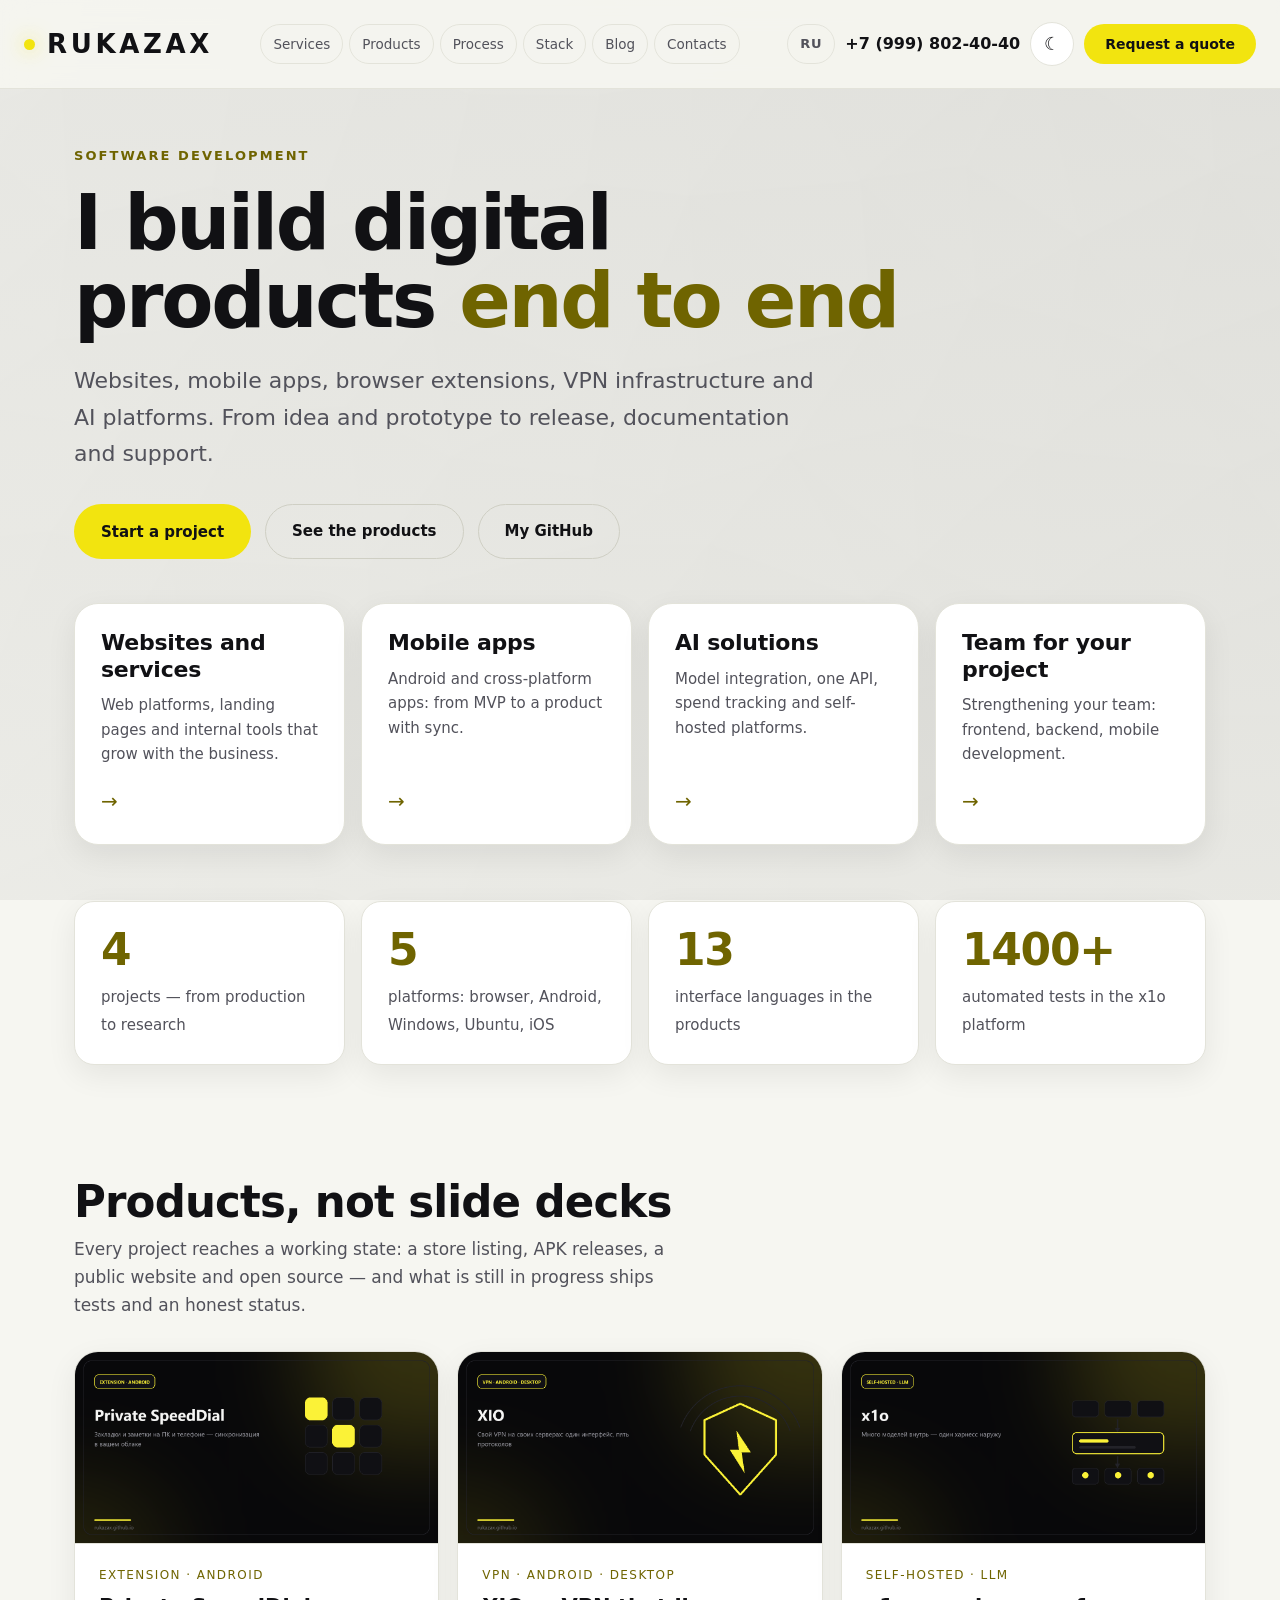
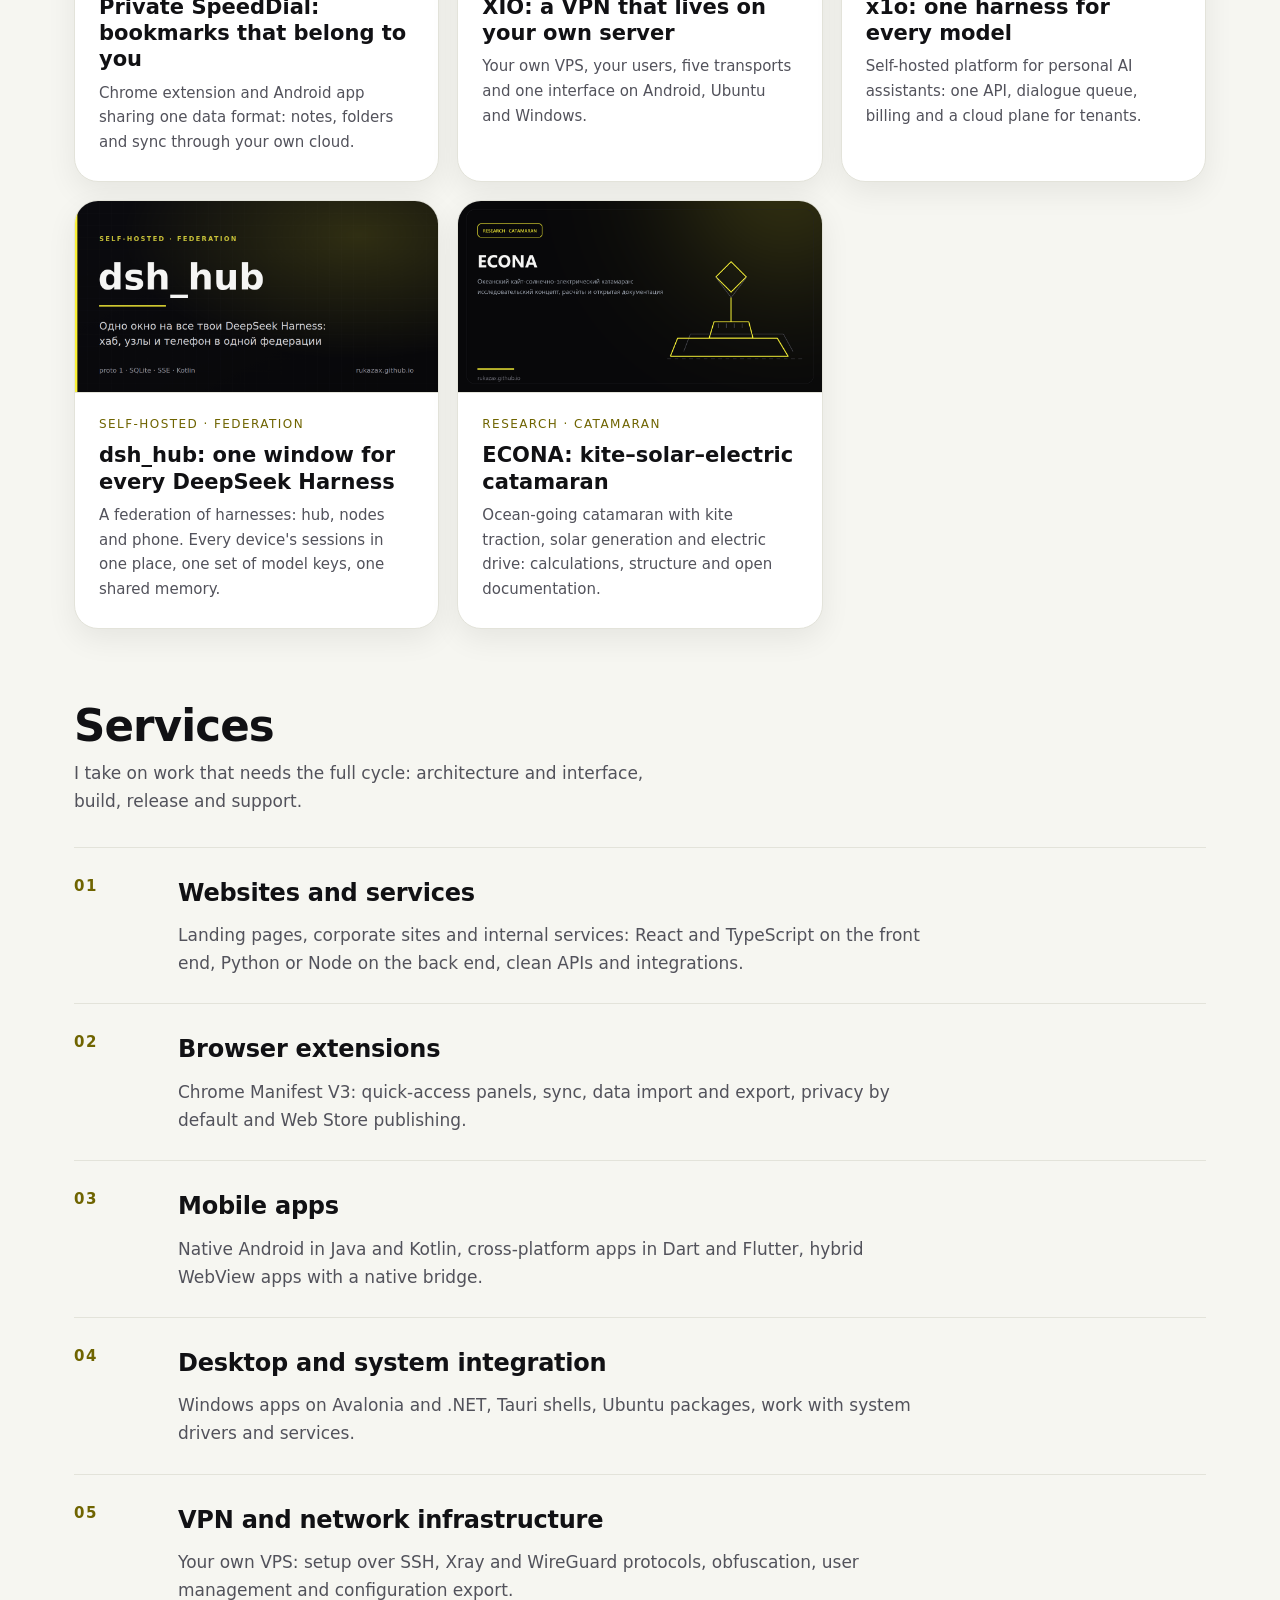
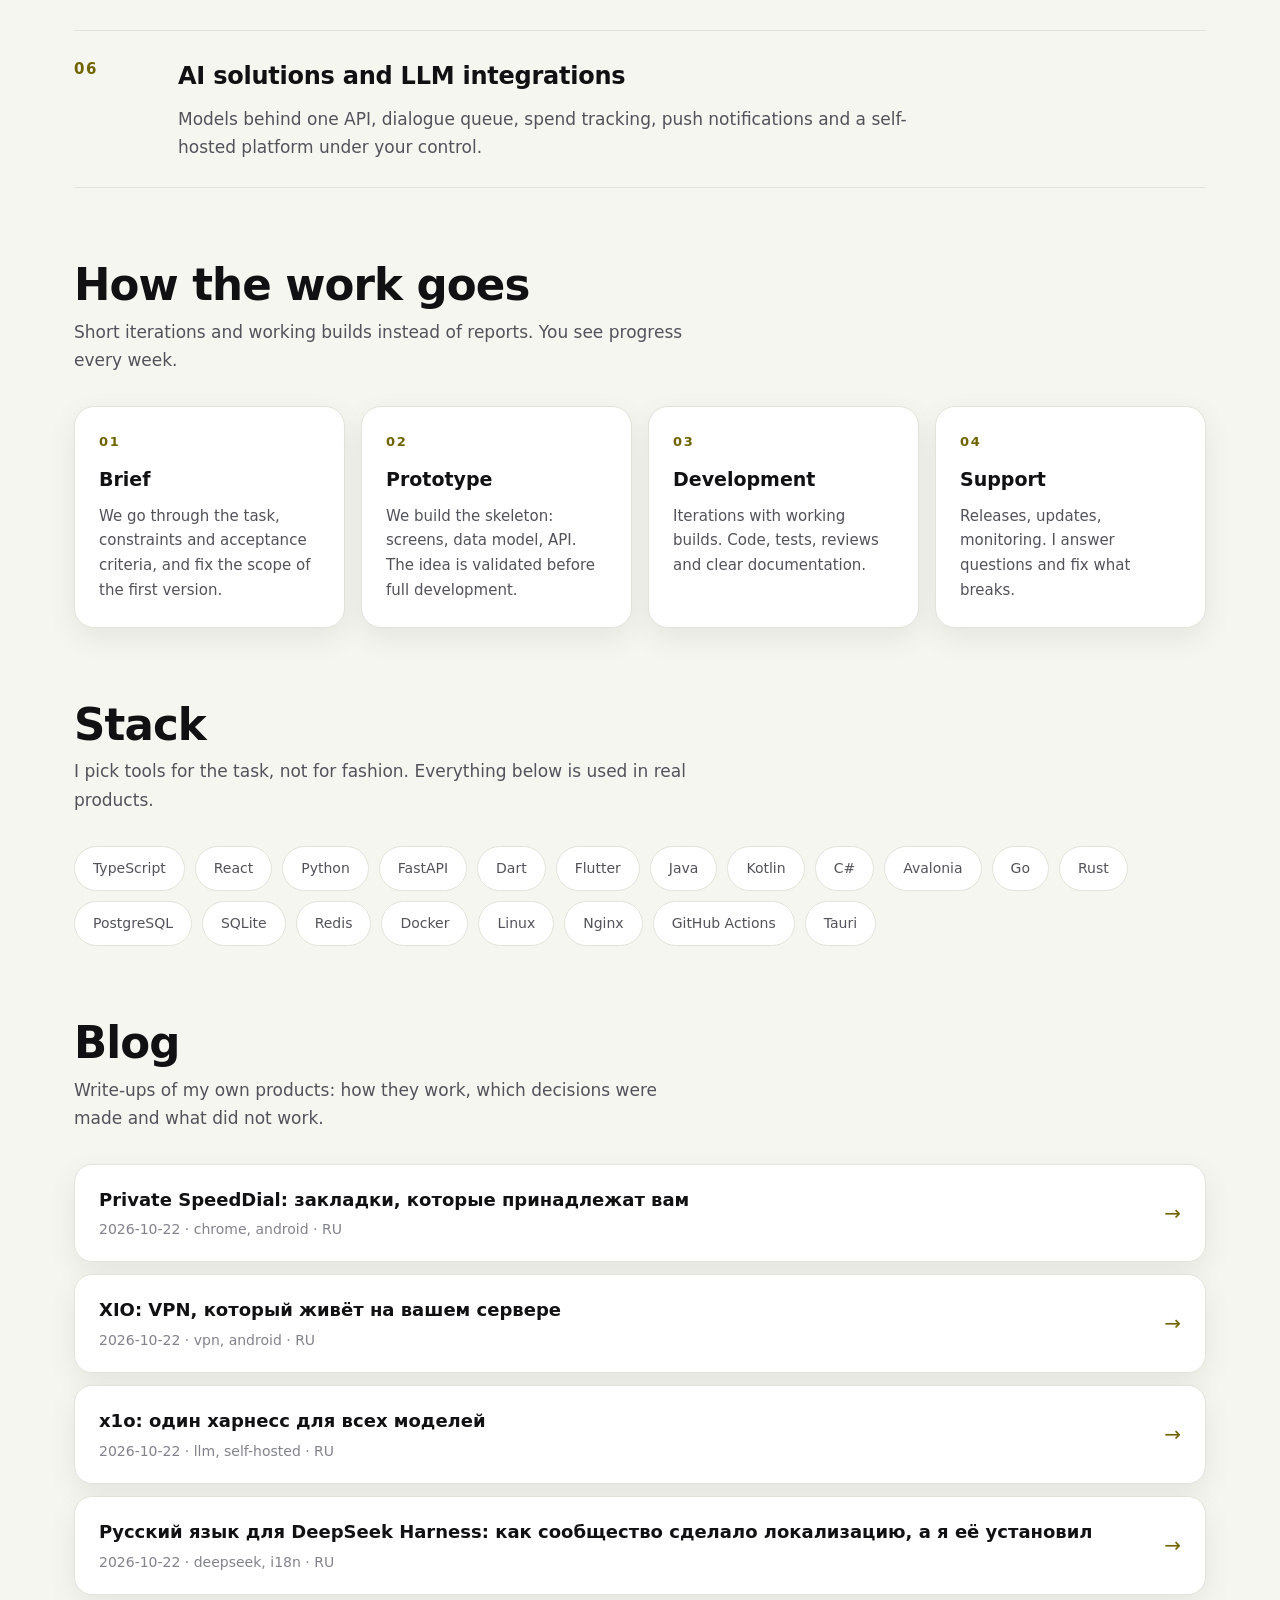
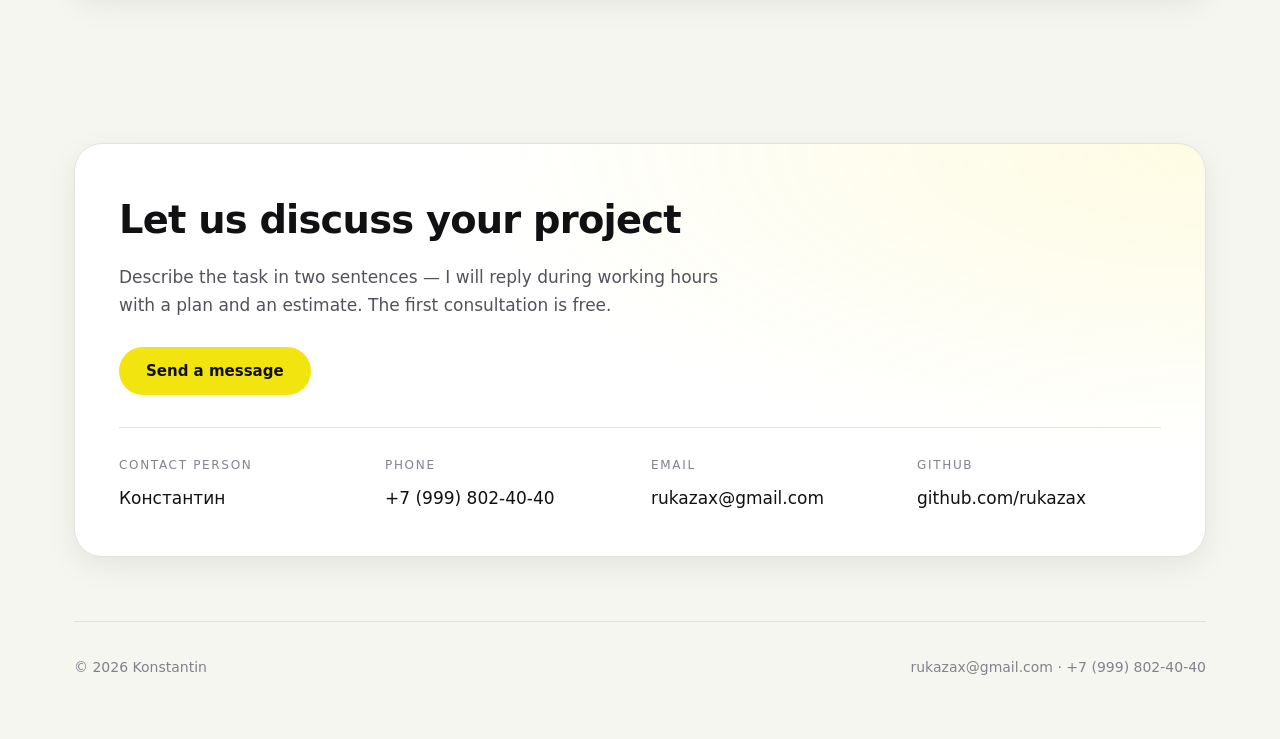
==== commit c8ccc83f: "site: секция проектов не обещает готового продукта там, где ещё alpha" ====
--- a/en.html
+++ b/en.html
@@ -81,8 +81,8 @@
   <section id="cases">
     <div class="sec-head">
       <div><h2>Products, not slide decks</h2>
-      <p>Every project is taken to a state people actually use: a store listing, APK releases,
-      a public website and open source.</p></div>
+      <p>Every project reaches a working state: a store listing, APK releases, a public website and
+      open source — and what is still in progress ships tests and an honest status.</p></div>
     </div>
     <div class="cases cases-5">
       <a class="case" href="apps/private-speeddial.html">
